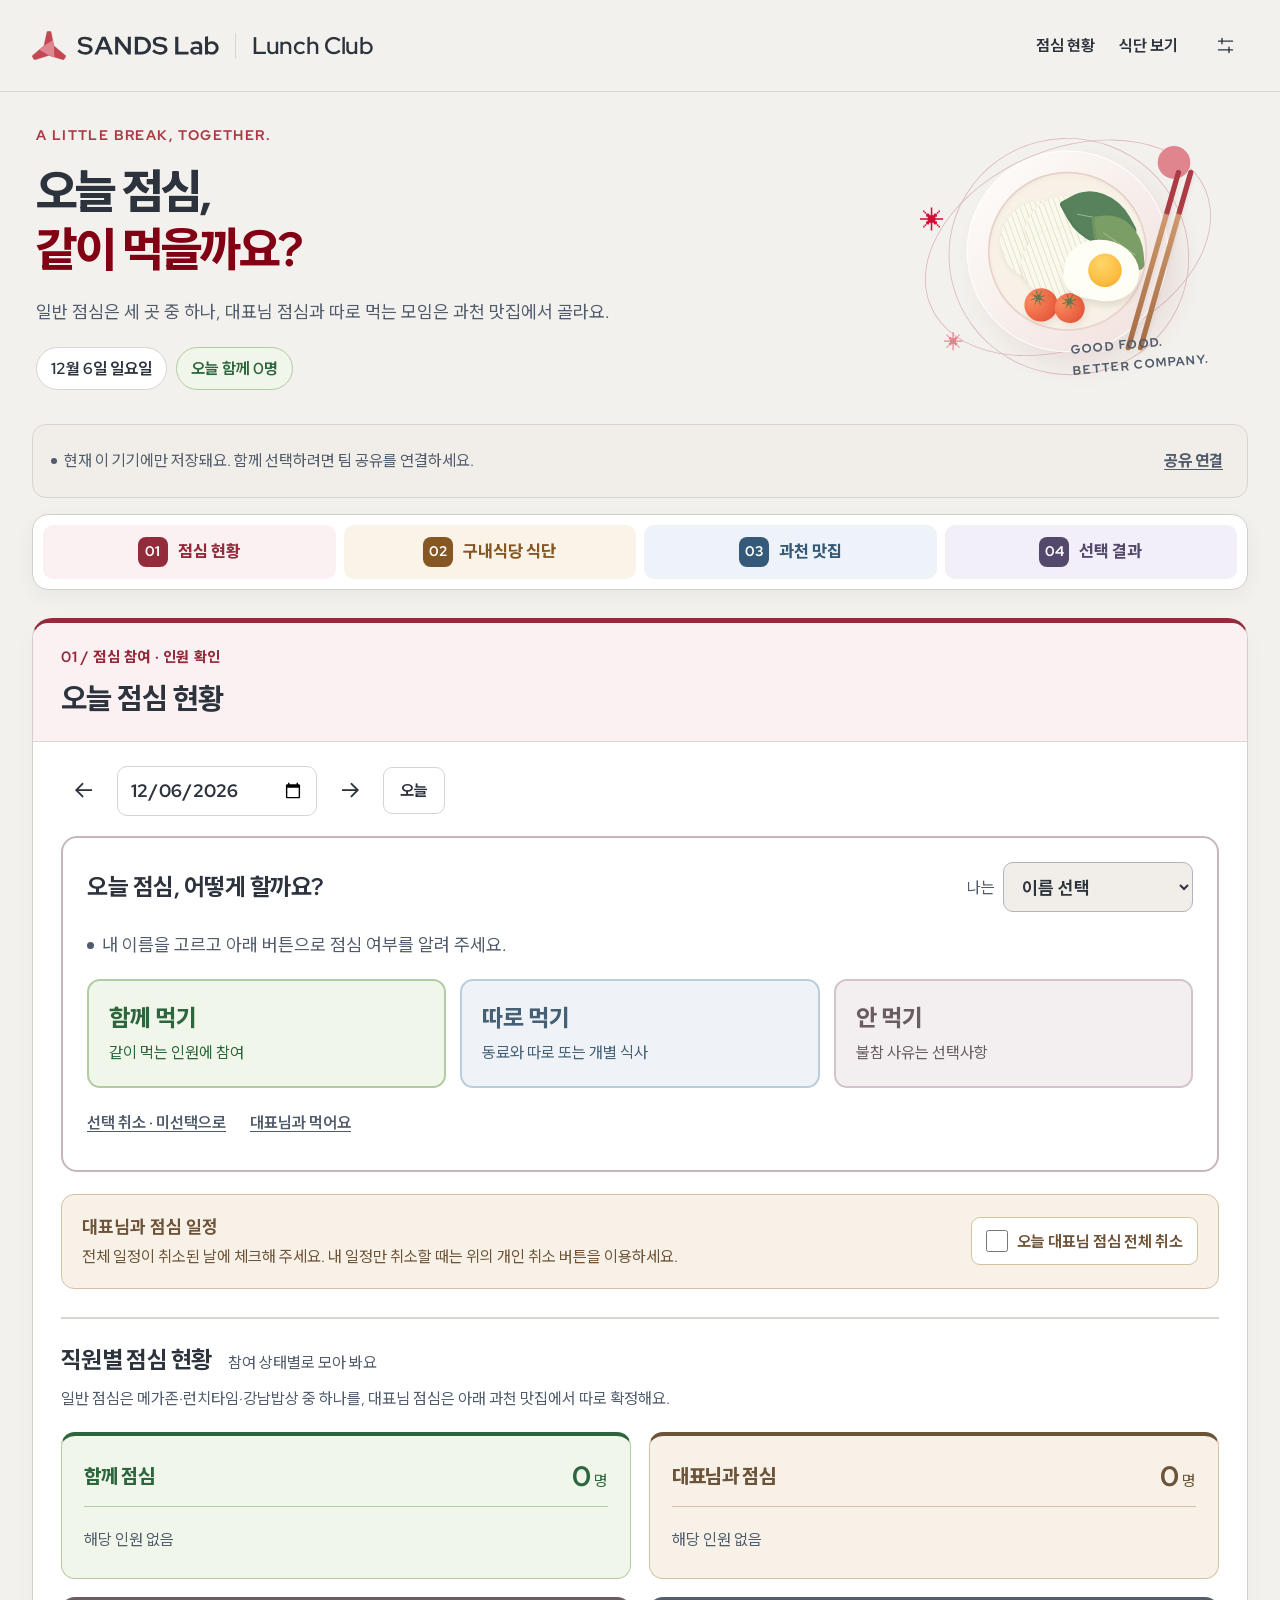
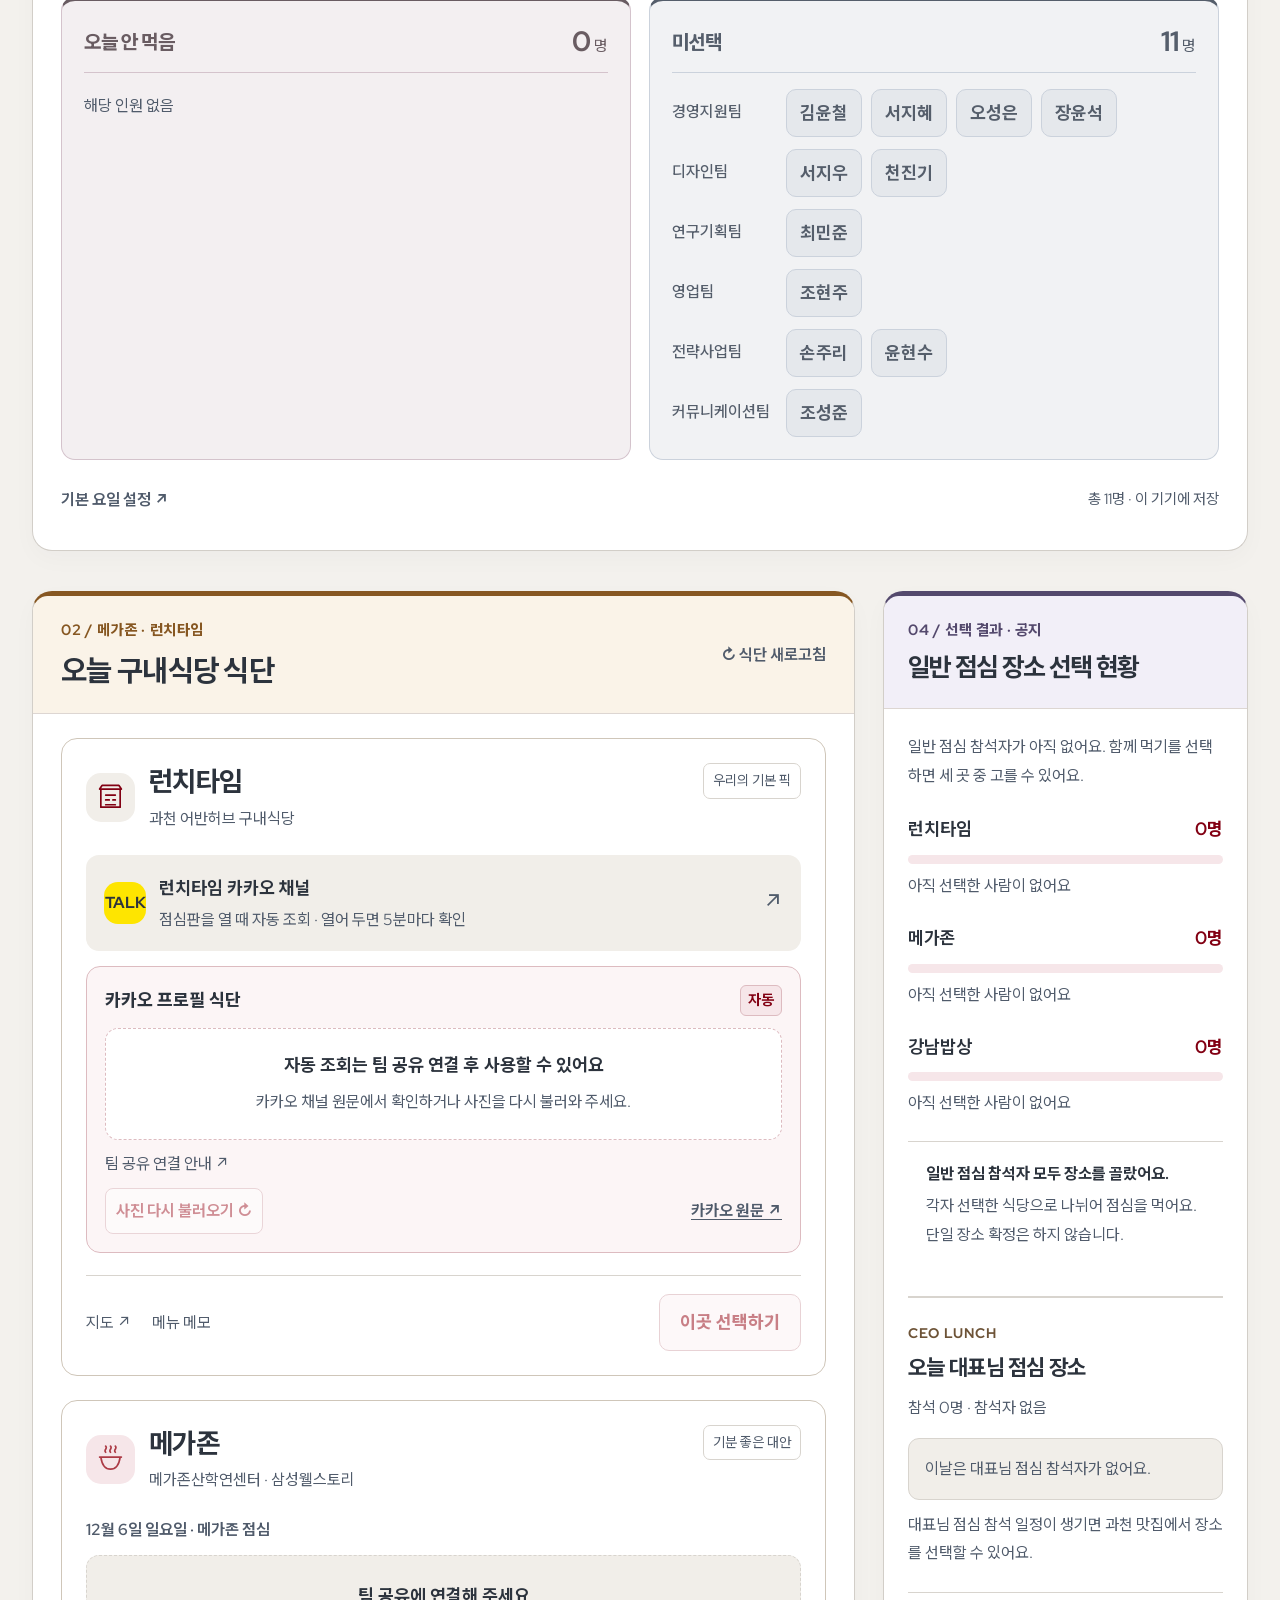
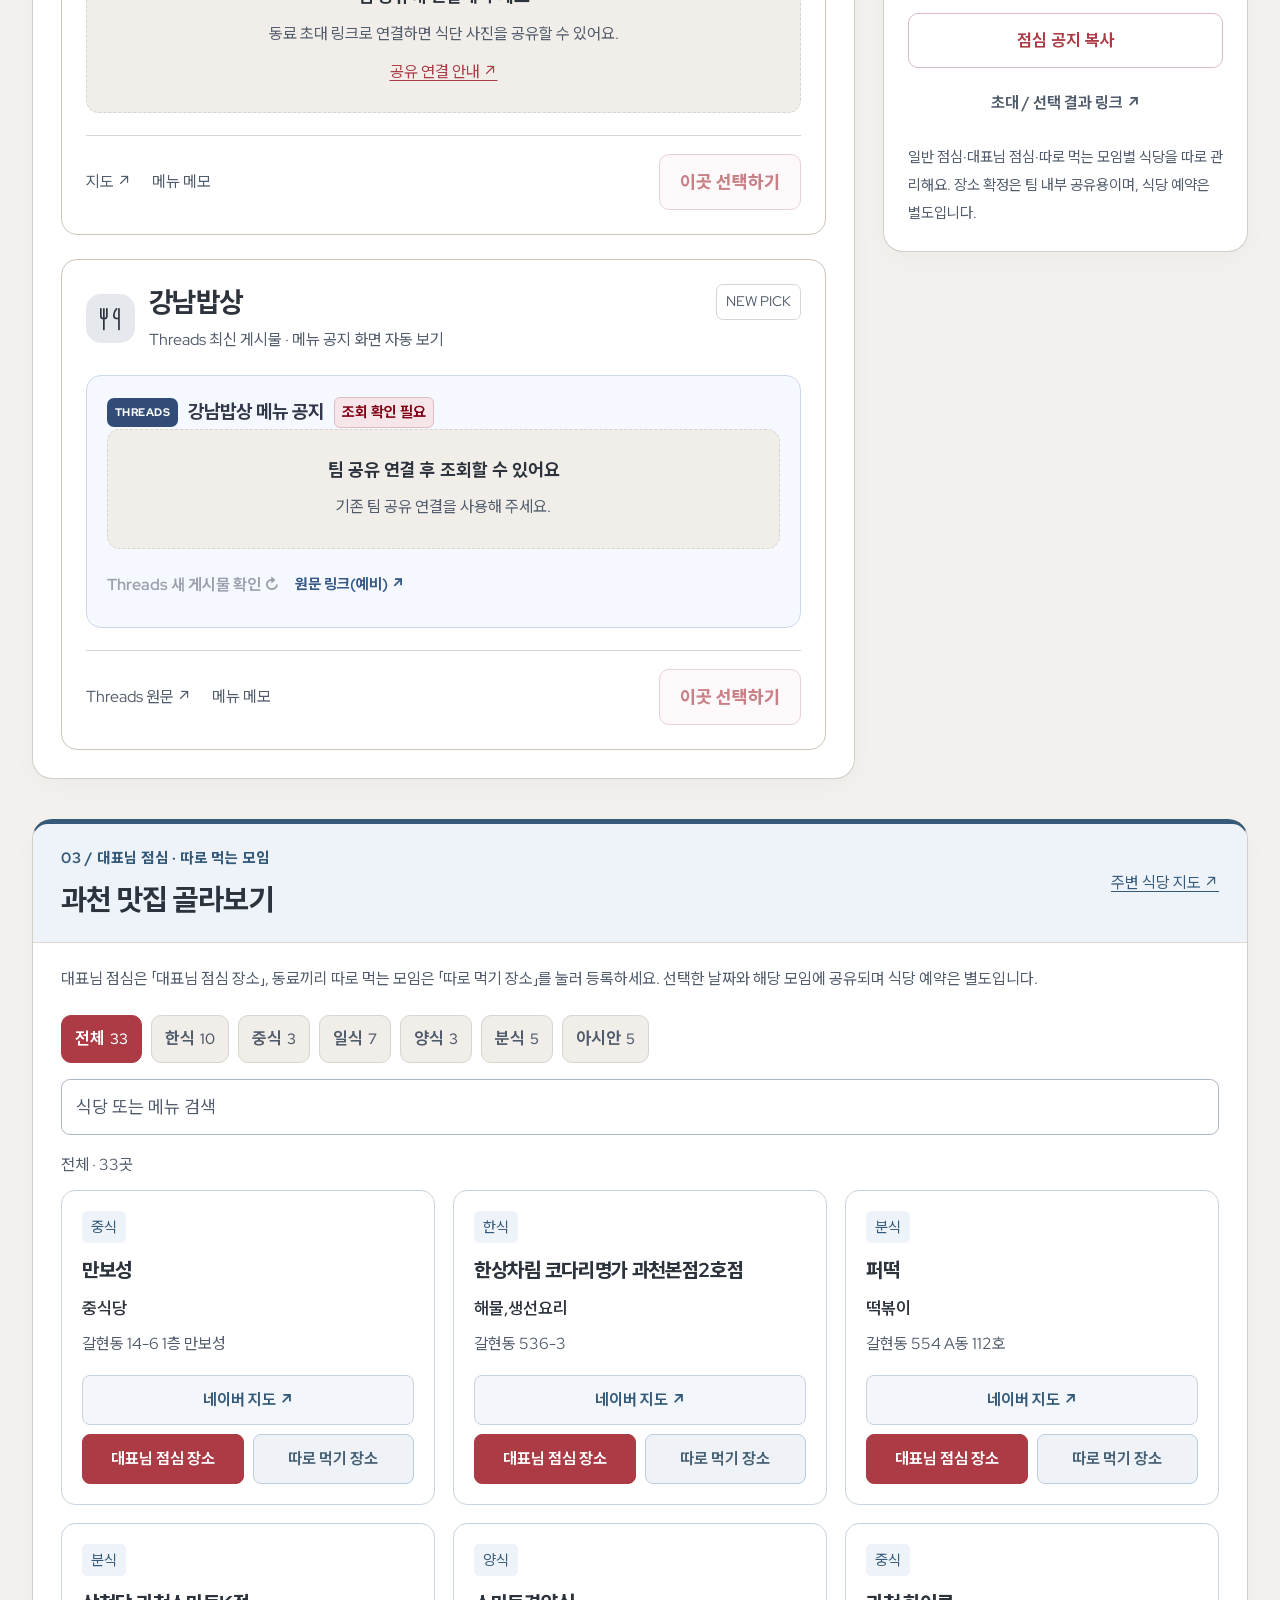
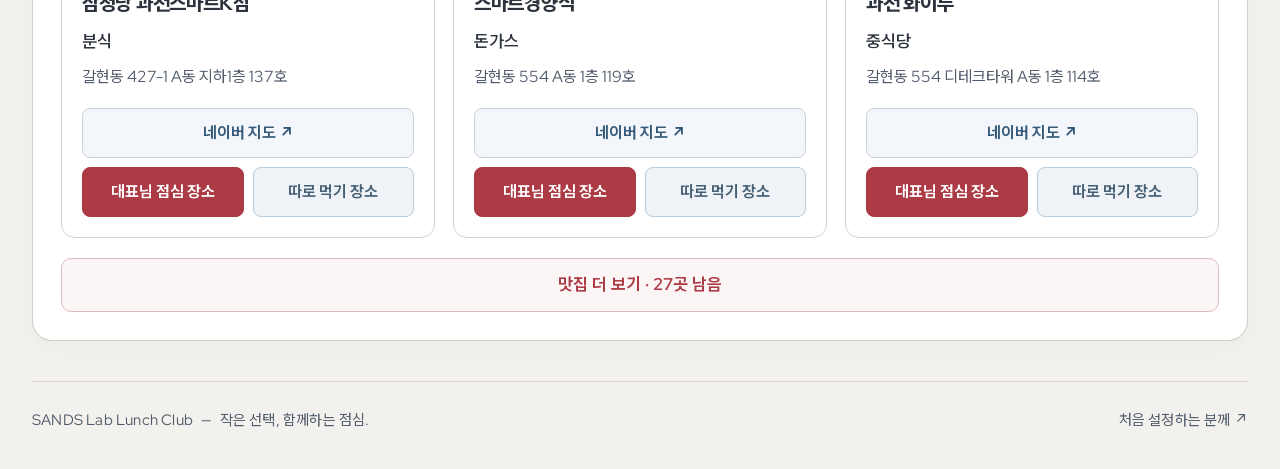
==== index.html @ 6c5599c1 "Make Lunchtime the first default pick and Megazone second; use daily screenshots only Remove Megazon" ====
<!doctype html>
<html lang="ko">
<head>
  <meta charset="utf-8">
  <meta name="viewport" content="width=device-width,initial-scale=1,viewport-fit=cover">
  <meta name="theme-color" content="#f3f1ed">
  <meta name="referrer" content="no-referrer">
  <meta name="robots" content="noindex,nofollow">
  <meta name="description" content="우리 멤버들의 오늘 점심. 참석 확인부터 식단 비교, 식당 선택까지 한곳에서.">
  <title>오늘 점심 · SANDS Lab Lunch Club</title>
  <link rel="icon" href="assets/favicon.svg?v=20261020-join-alerts" type="image/svg+xml">
  <link rel="preload" href="assets/fonts/red-hat-display-latin.woff2" as="font" type="font/woff2" crossorigin>
  <link rel="preload" href="assets/fonts/pretendard-variable.woff2" as="font" type="font/woff2" crossorigin>
  <link rel="stylesheet" href="styles.css?v=20261124-mega-photo">
  <script src="core.js?v=20261124-lunchtime-first" defer></script>
  <script src="lunchtime-source.js?v=20261020-join-alerts" defer></script>
  <script src="threads-menu-source.js?v=20261020-menu-only" defer></script>
  <script src="restaurant-guide.js?v=20261020-join-alerts" defer></script>
  <script src="app.js?v=20261124-mega-dayonly-mainpick" defer></script>
</head>
<body>
  <a class="skip-link" href="#main">본문 바로가기</a>
  <header class="site-header">
    <a class="brand" href="./" aria-label="SANDS Lab Lunch Club 홈"><img class="brand-symbol" src="assets/sands-symbol.svg?v=20261020-join-alerts" width="34" height="34" alt=""><img class="brand-wordmark" src="assets/sands-wordmark.svg?v=20261020-join-alerts" width="142" height="32" alt="SANDS Lab"><span class="brand-divider" aria-hidden="true"></span><span class="brand-product">Lunch Club</span></a>
    <nav aria-label="페이지 메뉴"><a href="#peopleSection">점심 현황</a><a href="#menuSection">식단 보기</a><button id="settingsBtn" class="icon-button" aria-label="공유 연결 및 기본 일정 설정"><svg viewBox="0 0 24 24" aria-hidden="true"><path d="M4 7h16M4 17h16M8 4v6m8 4v6"/></svg></button></nav>
  </header>
  <main id="main" class="page">
    <section class="hero" aria-labelledby="heroTitle">
      <div class="hero-copy"><p class="eyebrow">A LITTLE BREAK, TOGETHER.</p><h1 id="heroTitle">오늘 점심,<br><span>같이 먹을까요?</span></h1><p class="hero-description">일반 점심은 세 곳 중 하나, 대표님 점심과 따로 먹는 모임은 과천 맛집에서 골라요.</p><div class="hero-pills"><span id="heroDate" class="pill"></span><span id="heroCount" class="pill soft-green"></span></div></div>
      <div class="hero-art" aria-hidden="true"><div class="sun-dot"></div><div class="orbit orbit-one"></div><div class="orbit orbit-two"></div><div class="plate"><div class="plate-rim"><div class="rice rice-one"></div><div class="rice rice-two"></div><div class="rice rice-three"></div><div class="leaf leaf-one"></div><div class="leaf leaf-two"></div><div class="tomato tomato-one"></div><div class="tomato tomato-two"></div><div class="egg"><i></i></div></div></div><div class="chopstick stick-one"></div><div class="chopstick stick-two"></div><span class="art-label">GOOD FOOD.<br>BETTER COMPANY.</span><span class="spark spark-one">✳</span><span class="spark spark-two">✳</span></div>
    </section>
    <div id="connectionBanner" class="connection-banner" aria-live="polite"></div>
    <nav class="section-jumpnav" aria-label="섹션 바로가기">
      <a class="jump-people" href="#peopleSection"><span aria-hidden="true">01</span>점심 현황</a>
      <a class="jump-menu" href="#menuSection"><span aria-hidden="true">02</span>구내식당 식단</a>
      <a class="jump-guide" href="#guideSection"><span aria-hidden="true">03</span>과천 맛집</a>
      <a class="jump-result" href="#decisionSection"><span aria-hidden="true">04</span>선택 결과</a>
    </nav>
    <section id="peopleSection" class="people-section daily-section surface-section" aria-labelledby="peopleTitle">
      <div class="section-heading"><div><span class="section-kicker">01 / 점심 참여 · 인원 확인</span><h2 id="peopleTitle">오늘 점심 현황</h2></div></div>
      <div class="date-toolbar daily-date-toolbar" role="group" aria-label="날짜와 참여자 선택">
        <div class="date-controls"><button id="prevDate" class="icon-button" aria-label="이전 날">←</button><label class="date-label"><span class="sr-only">점심 날짜</span><input type="date" id="dateInput" min="2020-01-01" max="2099-12-31"></label><button id="nextDate" class="icon-button" aria-label="다음 날">→</button><button id="todayBtn" class="small-button">오늘</button></div>
      </div>
      <section id="myResponsePanel" class="response-panel" aria-labelledby="myResponseTitle">
        <header class="response-heading"><h3 id="myResponseTitle">오늘 점심, 어떻게 할까요?</h3><label class="identity"><span>나는</span><select id="identitySelect" aria-label="내 이름"><option value="">이름 선택</option></select></label></header>
        <div id="myResponseContent"></div>
        <div id="pairInvitations" class="pair-invitations"></div>
      </section>
      <div id="ceoControls" class="ceo-controls"><div><strong>대표님과 점심 일정</strong><p id="ceoControlHint">전체 일정이 취소된 날에 체크해 주세요.</p></div><label class="ceo-cancel-toggle"><input id="ceoCancelled" type="checkbox"><span id="ceoCancelLabel">오늘 대표님 점심 전체 취소</span></label></div>
      <div class="roster-heading"><h3>직원별 점심 현황</h3><span>참여 상태별로 모아 봐요</span></div>
      <p id="availabilityHint" class="section-description"></p>
      <div id="membersGrid" class="daily-groups"></div>
      <section id="pairBoard" class="pair-board" aria-label="따로 먹는 점심 모임" hidden></section>
      <div class="daily-tools"><button class="text-button" data-action="settings">기본 요일 설정 ↗</button><p id="dailySaveNote" class="tiny-note" role="status" aria-live="polite"></p></div>
    </section>
    <div class="main-columns">
      <section id="menuSection" class="menu-section surface-section" aria-labelledby="menuTitle">
        <div class="section-heading"><div><span class="section-kicker">02 / 메가존 · 런치타임</span><h2 id="menuTitle">오늘 구내식당 식단</h2></div><button id="refreshMenu" class="text-button">↻ 식단 새로고침</button></div>
        <div id="restaurantCards" class="restaurant-cards"></div>

      </section>
        <section id="guideSection" class="restaurant-guide surface-section" aria-labelledby="guideTitle">
          <div class="section-heading guide-heading"><div><span class="section-kicker">03 / 대표님 점심 · 따로 먹는 모임</span><h2 id="guideTitle">과천 맛집 골라보기</h2></div><a href="https://naver.me/xSBAzufn" target="_blank" rel="noopener noreferrer">주변 식당 지도 ↗</a></div>
          <p id="guideIntro" class="section-description"></p>
          <div class="guide-tools"><div id="guideFilters" class="guide-filters" role="group" aria-label="음식 종류"></div><label class="guide-search"><span class="sr-only">식당 또는 메뉴 검색</span><input id="guideSearch" type="search" placeholder="식당 또는 메뉴 검색" autocomplete="off"></label></div>
          <p id="guideResultCount" class="guide-result-count" role="status"></p>
          <div id="guideCards" class="guide-cards"></div>
          <p id="guideEmpty" class="guide-empty" hidden></p>
          <button id="guideMore" class="guide-more" data-action="guideMore" hidden>맛집 더 보기</button>
        </section>
      <aside id="decisionSection" class="decision-panel surface-section" aria-labelledby="decisionTitle">
        <div class="section-heading"><div><span class="section-kicker">04 / 선택 결과 · 공지</span><h2 id="decisionTitle">일반 점심 장소 선택 현황</h2></div></div><p id="voteSummary" class="section-description"></p>
        <div id="voteResults"></div>
        <div id="decisionContent"></div>
        <div id="ceoDecisionPanel"></div>
        <div class="share-actions"><button id="copySummary" class="secondary-button">점심 공지 복사</button><button id="shareLink" class="text-button">초대 / 선택 결과 링크 ↗</button></div>
        <p class="tiny-note">일반 점심·대표님 점심·따로 먹는 모임별 식당을 따로 관리해요. 장소 확정은 팀 내부 공유용이며, 식당 예약은 별도입니다.</p>
      </aside>
    </div>
    <footer><span><span class="brand-footer">SANDS Lab Lunch Club</span> <i>—</i> 작은 선택, 함께하는 점심.</span><a href="setup.html">처음 설정하는 분께 ↗</a></footer>
  </main>
  <div id="toast" role="status" class="toast" hidden></div>
  <dialog id="appDialog"><div class="dialog-heading"><h2 id="dialogTitle"></h2><button id="closeDialog" class="icon-button" aria-label="닫기">×</button></div><div id="dialogContent"></div></dialog>
  <noscript><p class="no-script">이 점심판은 JavaScript를 켜야 사용할 수 있습니다. 메가존 식단은 웰스토리플러스 앱에서도 확인할 수 있어요.</p></noscript>
</body>
</html>
---- styles.css ----
@charset "UTF-8";
@font-face{font-family:"Red Hat Display";src:url("assets/fonts/red-hat-display-latin.woff2") format("woff2");font-style:normal;font-weight:300 900;font-display:swap;unicode-range:U+0000-00FF,U+0131,U+0152-0153,U+02BB-02BC,U+02C6,U+02DA,U+02DC,U+0304,U+0308,U+0329,U+2000-206F,U+2074,U+20AC,U+2122,U+2191,U+2193,U+2212,U+2215,U+FEFF,U+FFFD}
@font-face{font-family:Pretendard;src:url("assets/fonts/pretendard-variable.woff2") format("woff2");font-style:normal;font-weight:100 900;font-display:swap}

/* SANDS Lab CI. Green is reserved for explicit shared-lunch attendance. */
:root{
  --bg:#f3f1ed;--paper:#fff;--white:#fff;--ink:#2c333d;--muted:#505b6b;
  --line:#e1ddd8;--surface:#f1eee9;--surface-hover:#e8e3dd;
  --brand:#ac3b46;--brand-deep:#820013;--brand-accent:#d00f37;--brand-soft:#e0858e;
  --brand-wash:#f6e6e9;--brand-pale:#fcf5f6;--brand-line:#ddbbc0;--brand-hover:#efccd2;
  --attend-ink:#2d653d;--attend-bg:#f1f6eb;--attend-line:#c6d9ba;--attend-chip:#e3edda;--attend-hover:#d6e6c9;
  --ceo-ink:#6d5337;--ceo-bg:#f7f1e7;--ceo-line:#ded1bd;--ceo-chip:#eee5d6;--ceo-hover:#e5d8c4;
  --out-ink:#695c62;--out-bg:#f3eff1;--out-line:#dfd5da;--out-chip:#eae1e6;--out-hover:#e0d4db;
  --pending-ink:#555e6b;--pending-bg:#f1f2f4;--pending-line:#d8dce2;--pending-chip:#e5e8ec;--pending-hover:#d9dee5;
  --separate-ink:#455f75;--separate-bg:#eff3f7;--separate-line:#cfdbe6;--separate-chip:#e2eaf1;--separate-hover:#d7e2ec;
  --shadow:0 10px 28px #2c333d06;--radius:22px;
  font-family:"Red Hat Display",Pretendard,"Noto Sans KR",-apple-system,BlinkMacSystemFont,"Segoe UI",sans-serif;
  color:var(--ink);background:var(--bg);font-synthesis:none
}

*{box-sizing:border-box}
html{scroll-behavior:smooth;scroll-padding-top:24px}
body{margin:0;font-size:1.125rem;line-height:1.6}
button,input,select,textarea{font:inherit;color:inherit}
button,a,input,select,textarea{-webkit-tap-highlight-color:transparent}
button{cursor:pointer}
button:disabled{cursor:wait;opacity:.55}
a{color:inherit;text-decoration:none}
button{border:0;background:none}
button:focus-visible,a:focus-visible,input:focus-visible,select:focus-visible,textarea:focus-visible{outline:3px solid var(--brand-accent);outline-offset:4px}
input,select,textarea{max-width:100%}
svg{width:21px;height:21px;fill:none;stroke:currentColor;stroke-width:1.6;stroke-linecap:round;stroke-linejoin:round}
h1,h2,h3,p{margin:0}
h2{font-size:1.75rem;line-height:1.4;letter-spacing:-.8px}
h3{font-size:1.75rem;letter-spacing:-.7px}
small{font-size:1rem}
button{touch-action:manipulation}
.sr-only{position:absolute;width:1px;height:1px;overflow:hidden;clip-path:inset(50%);white-space:nowrap}
.skip-link{position:fixed;top:-100px;left:12px;z-index:99;padding:10px;background:var(--paper)}
.skip-link:focus{top:12px}

.site-header{max-width:1256px;height:auto;padding:20px 28px;margin:auto;display:flex;align-items:center;justify-content:space-between;border-bottom:1px solid var(--line);min-height:86px;gap:18px}
.brand{display:flex;gap:11px;align-items:center;font-size:1.125rem;font-weight:750;letter-spacing:0;min-width:0;max-width:100%;flex-shrink:0;color:var(--ink)}
nav{display:flex;align-items:center;gap:29px;font-size:1.125rem;font-weight:650}
.icon-button{display:inline-flex;align-items:center;justify-content:center;width:38px;height:38px;flex-shrink:0;border-radius:50%;font-size:1.75rem;transition:background .15s}
.icon-button:hover{background:var(--brand-wash);color:var(--brand-deep)}
.page{max-width:1256px;padding:0 28px;margin:auto}
.hero{display:grid;grid-template-columns:1fr 430px;align-items:center;min-height:337px;padding:43px 18px 38px 4px;overflow:hidden}
.eyebrow,.section-kicker{font-size:0.875rem;letter-spacing:1.9px;font-weight:750;color:var(--muted);display:block}
.eyebrow{color:var(--brand);margin-bottom:16px}
.hero h1{font-size:3rem;line-height:1.22;letter-spacing:-2px;font-weight:780}
.hero h1 span{color:var(--brand-deep)}
.hero-description{font-size:1.125rem;margin-top:17px;color:var(--muted)}
.hero-pills{display:flex;gap:9px;margin-top:20px;flex-wrap:wrap}
.pill,.subtle-badge{padding:5px 11px;border:1px solid var(--line);border-radius:50px;font-size:1rem;font-weight:650;background:var(--paper)}
.pill.soft-green{background:var(--attend-bg);border-color:var(--attend-line);color:var(--attend-ink)}

.hero-art{position:relative;height:270px;isolation:isolate}
.plate{position:absolute;width:229px;height:229px;left:87px;top:14px;border-radius:50%;background:linear-gradient(150deg,#fffefb,#f0e0dd);box-shadow:9px 20px 30px #82001314,inset 0 0 0 1px #fff;transform:rotate(-17deg)}
.plate-rim{position:absolute;inset:24px;border-radius:50%;box-shadow:inset 0 0 0 2px #ac3b4626,inset 0 3px 7px #c4bba322;background:#f7f1e7}
.rice{position:absolute;border-radius:50%;background:repeating-linear-gradient(75deg,#faf9ed 0px,#faf9ed 4px,#e7dfc8 5px,#faf9ed 6px);box-shadow:0 2px 6px #9e8b5a22;transform:rotate(12deg)}
.rice-one{width:97px;height:92px;left:19px;top:25px}
.rice-two{width:90px;height:78px;left:50px;top:28px}
.rice-three{width:94px;height:80px;left:34px;top:62px}
.leaf{position:absolute;background:#57825b;border-radius:6% 72% 11% 72%;box-shadow:inset 3px 0 #3d68482e}
.leaf:after{content:"";position:absolute;top:50%;left:10%;width:82%;height:1px;background:#abc491;transform:rotate(40deg)}
.leaf-one{width:63px;height:74px;right:14px;top:28px;transform:rotate(-12deg)}
.leaf-two{width:55px;height:65px;right:5px;top:66px;transform:rotate(12deg);background:#7b9d66}
.tomato{position:absolute;width:38px;height:38px;border-radius:50%;background:radial-gradient(circle at 30% 25%,#fc8c5e,#de4a31);box-shadow:1px 4px 7px #9c3f2519}
.tomato:after{content:"✳";font-size:1.125rem;position:absolute;left:10px;top:-4px;color:#63784c}
.tomato-one{left:25px;bottom:22px}
.tomato-two{left:57px;bottom:11px;width:34px;height:34px}
.egg{position:absolute;width:85px;height:69px;left:79px;top:88px;border-radius:50% 50% 46% 34%;background:#fffef5;box-shadow:2px 5px 7px #5b563222;transform:rotate(27deg)}
.egg i{display:block;position:absolute;width:38px;height:38px;border-radius:50%;left:27px;top:15px;background:radial-gradient(circle at 35% 30%,#ffd569,#f9af29);box-shadow:inset -1px -2px 3px #de8c2520}
.chopstick{position:absolute;top:32px;width:6px;height:213px;background:linear-gradient(180deg,var(--brand) 0%,var(--brand) 24%,#ce986c 25%,#a26b43 100%);border-radius:3px;transform:rotate(16deg);box-shadow:2px 2px 4px #583b2310}
.stick-one{right:68px}
.stick-two{right:54px}
.orbit{position:absolute;width:340px;height:225px;border:1px solid var(--line);border-radius:50%;top:12px;left:32px;transform:rotate(-23deg);z-index:-1;border-color:var(--brand-line)}
.orbit-two{width:274px;height:269px;left:66px;top:0;transform:rotate(20deg)}
.art-label{position:absolute;bottom:0;right:8px;transform:rotate(-5deg);font-size:0.875rem;font-weight:750;letter-spacing:1.7px;color:var(--muted)}
.sun-dot{position:absolute;width:37px;height:37px;border-radius:50%;background:var(--brand-soft);top:9px;right:29px}
.spark{position:absolute;color:var(--brand-accent);font-size:1.75rem}
.spark-one{left:34px;top:70px}
.spark-two{left:61px;bottom:20px;color:var(--brand-soft);font-size:1.375rem}

.connection-banner{display:flex;align-items:center;justify-content:space-between;gap:16px;border:1px solid var(--line);border-radius:12px;background:var(--surface);padding:10px 15px;font-size:1rem;color:var(--muted);margin-bottom:21px;border-color:var(--line)}
.connection-banner.live{background:var(--paper);color:var(--ink);border-color:var(--brand-line)}
.connection-banner.error{background:var(--brand-wash);color:var(--brand-deep);border-color:var(--brand-line)}
.connection-banner button{font-weight:750;text-decoration:underline;text-underline-offset:3px;white-space:nowrap}
.connection-banner span{display:flex;align-items:center;gap:7px;flex-wrap:wrap}
.status-dot{width:6px;height:6px;background:currentColor;border-radius:50%;display:inline-block}
.date-toolbar{display:flex;align-items:center;justify-content:space-between;padding-bottom:26px;gap:15px}
.date-controls{display:flex;align-items:center;gap:9px}
.date-label input{background:none;border:0;font-weight:750;font-size:1.375rem;width:161px;padding:5px 0}
.small-button{font-size:1rem;border:1px solid var(--line);padding:5px 11px;border-radius:9px;background:var(--paper);font-weight:650}
.identity{display:flex;align-items:center;gap:10px;font-size:1.125rem;color:var(--muted)}
.identity select{background:var(--paper);border:1px solid var(--line);border-radius:10px;padding:9px 28px 9px 12px;color:var(--ink);font-weight:650;font-size:1.125rem}
.section-heading{display:flex;align-items:flex-end;justify-content:space-between;gap:16px;margin-bottom:13px}
.section-kicker{margin-bottom:6px}
.section-description{font-size:1rem;color:var(--muted);line-height:1.7}
.switch-label{display:flex;gap:9px;align-items:center;font-size:1rem;font-weight:600;cursor:pointer;position:relative;margin-bottom:5px}
.switch-label input{position:absolute;width:1px;height:1px;opacity:0}
.switch-track{height:23px;width:39px;border-radius:20px;background:var(--surface);transition:background .2s;display:inline-block;position:relative}
.switch-track:after{content:"";position:absolute;width:17px;height:17px;border-radius:50%;background:var(--paper);left:3px;top:3px;box-shadow:0 1px 3px #2c333d11;transition:transform .2s}
.switch-label input:checked+.switch-track{background:var(--brand)}
.switch-label input:checked+.switch-track:after{transform:translateX(16px)}
.switch-label input:focus-visible+.switch-track{outline:3px solid var(--brand-accent);outline-offset:4px}
.avatar{width:41px;height:41px;border-radius:50%;display:inline-flex;align-items:center;justify-content:center;font-weight:750;font-size:1.125rem;flex-shrink:0}
.avatar.coral{color:var(--brand-deep);background:var(--brand-wash)}
.avatar.purple{color:var(--brand-deep);background:var(--brand-wash)}
.avatar.blue{color:var(--ink);background:var(--pending-chip)}
.avatar.green{color:var(--brand-deep);background:var(--brand-wash)}
.main-columns{display:grid;grid-template-columns:minmax(0,1fr) 305px;gap:27px;align-items:start}
.text-button{font-size:1rem;font-weight:650;color:var(--muted);padding:4px 0}
.text-button:hover{color:var(--brand-accent)}
.restaurant-cards{display:grid;gap:16px}
.restaurant-card{position:relative;overflow:hidden;border:1px solid var(--line);border-radius:var(--radius);background:var(--paper);box-shadow:var(--shadow);padding:23px}
.restaurant-card.selected{border-color:var(--brand);background:var(--brand-pale)}
.restaurant-head{display:flex;align-items:center;justify-content:space-between;gap:15px;margin-bottom:17px}
.restaurant-title{display:flex;gap:13px;align-items:center}
.restaurant-icon{width:49px;height:49px;border-radius:15px;display:flex;align-items:center;justify-content:center;background:var(--brand-wash);color:var(--brand);flex-shrink:0}
.restaurant-icon svg{width:29px;height:29px;stroke-width:1.4}
.restaurant-icon.lunchtime{color:var(--brand-deep);background:var(--surface)}
.restaurant-icon.other{color:var(--ink);background:var(--pending-chip)}
.restaurant-subtitle{color:var(--muted);font-size:1rem;margin-top:1px}
.restaurant-tag{font-size:0.875rem;white-space:nowrap;border:1px solid var(--line);border-radius:7px;padding:3px 7px;color:var(--muted);align-self:flex-start}
.menu-list{list-style:none;margin:0 0 14px;padding:0;border-top:1px solid var(--line)}
.menu-list li{padding:10px 0;border-bottom:1px solid var(--line);display:flex;gap:13px;align-items:baseline;font-size:1.125rem;font-weight:600;line-height:1.5}
.menu-list .course{color:var(--muted);min-width:39px;font-weight:500;font-size:0.875rem;flex-shrink:0}
.menu-meta{display:flex;align-items:center;justify-content:space-between;gap:8px;font-size:0.875rem;color:var(--muted);margin-top:8px;margin-bottom:14px}
.menu-meta a{text-decoration:underline;text-underline-offset:3px}
.menu-note{background:var(--surface);padding:13px 15px;border-radius:11px;font-size:1rem;white-space:pre-line;margin-bottom:15px}
.menu-note strong{font-size:0.875rem;display:block;color:var(--muted);margin-bottom:4px;letter-spacing:.2px}
.empty-menu{padding:17px;background:var(--surface);border-radius:12px;margin-bottom:16px}
.empty-menu p{font-size:1rem;color:var(--muted)}
.empty-menu strong{display:block;font-size:1.125rem;margin-bottom:5px}
.channel-preview{display:flex;align-items:center;gap:13px;padding:20px 16px;background:var(--surface);border-radius:13px;margin-bottom:14px}
.channel-mark{background:#fee500;color:#2c333d;width:42px;height:42px;border-radius:14px;font-weight:750;font-size:1rem;display:flex;align-items:center;justify-content:center;flex-shrink:0}
.channel-preview strong{font-size:1.125rem}
.channel-preview p{color:var(--muted);font-size:1rem;margin-top:3px}
.channel-preview .arrow{margin-left:auto;font-size:1.375rem;color:var(--muted)}
.restaurant-bottom{display:flex;align-items:center;justify-content:space-between;gap:10px;margin-top:16px}
.restaurant-tools{display:flex;align-items:center;flex-wrap:wrap;gap:13px;font-size:1rem;color:var(--muted)}
.restaurant-tools button{font-size:1rem;padding:0;color:var(--muted)}
.restaurant-tools a:hover,.restaurant-tools button:hover{color:var(--brand-accent)}
.vote-button{min-width:123px;padding:11px 16px;font-size:1.125rem;font-weight:750;border-radius:10px;background:var(--brand-pale);border:1px solid var(--line);color:var(--brand);white-space:nowrap;border-color:var(--brand-line)}
.vote-button:hover{background:var(--brand-wash);border-color:var(--brand)}
.vote-button.chosen{background:var(--brand);color:var(--white);border-color:var(--brand)}
.vote-button[aria-disabled=true]{opacity:.65;cursor:pointer}
.menu-frame{display:block;width:100%;height:420px;border:1px solid var(--line);border-radius:10px;margin:12px 0;background:var(--paper)}
.frame-note{font-size:1rem;color:var(--muted);margin:8px 0}
.add-place{width:100%;border:1px dashed var(--line);border-radius:16px;padding:19px 12px;margin-top:16px;background:var(--brand-pale);color:var(--brand);font-size:1.125rem;font-weight:650;text-align:center;border-color:var(--brand-line)}
.add-place>span{font-size:1.625rem;vertical-align:-2px;margin-right:7px}
.add-place small{font-weight:400;margin-left:12px;color:var(--muted);font-size:1rem}
.add-place:hover{background:var(--brand-wash)}
.decision-panel{margin-top:0;padding:26px 23px;border:1px solid var(--line);border-radius:var(--radius);background:var(--paper);position:sticky;top:22px;box-shadow:var(--shadow);border-color:var(--line)}
.decision-panel h2{font-size:1.75rem;margin-bottom:6px}
.decision-panel .section-kicker{color:var(--muted)}
.decision-panel .section-description{font-size:1rem}
.result-row{margin-top:20px}
.result-heading{display:flex;align-items:center;justify-content:space-between;gap:9px;margin-bottom:6px;font-size:1rem;font-weight:650}
.result-heading span:first-child{overflow:hidden;text-overflow:ellipsis;white-space:nowrap}
.result-heading b{font-size:1rem;color:var(--brand-deep);white-space:nowrap}
.result-track{height:5px;border-radius:10px;background:var(--brand-wash);overflow:hidden}
.result-bar{height:100%;background:var(--brand-soft);min-width:0;border-radius:10px;transition:width .25s}
.result-bar.leading{background:var(--brand)}
.voter-names{min-height:19px;margin-top:5px;font-size:0.875rem;color:var(--muted);word-break:keep-all}
.decision-form{margin-top:23px;border-top:1px solid var(--line);padding-top:20px}
.field-label{display:block;font-size:1rem;color:var(--muted);font-weight:650;margin-bottom:7px}
.decision-form select,.decision-form input{width:100%;border:1px solid var(--line);background:var(--surface);border-radius:9px;padding:10px;font-size:1rem}
.decision-form select{margin-bottom:12px}
.decision-form .time-row{display:flex;align-items:center;justify-content:space-between;gap:12px;font-size:1rem;margin:0 0 16px}
.decision-form .time-row input{width:111px;padding:7px}
.primary-button{background:var(--brand);color:var(--white);padding:12px 17px;border-radius:11px;font-size:1.125rem;font-weight:700;width:100%;display:inline-flex;align-items:center;justify-content:center;gap:6px;text-align:center}
.primary-button:hover{background:var(--brand-deep)}
.secondary-button{border:1px solid var(--line);background:var(--paper);border-radius:10px;padding:10px 13px;font-size:1rem;font-weight:650;display:inline-flex;align-items:center;justify-content:center;gap:7px;border-color:var(--brand-line);color:var(--brand)}
.secondary-button:hover{background:var(--brand-wash)}
.share-actions{display:grid;gap:10px;margin-top:14px}
.tiny-note{font-size:0.875rem;color:var(--muted);line-height:1.9;margin-top:14px}
.decision-panel .tiny-note{text-align:center}
.random-button{font-size:1rem;color:var(--muted);width:100%;padding:9px 0 0}
.confirmed{margin-top:24px;border-top:1px solid var(--line);padding-top:23px}
.confirmed-label{display:inline-flex;align-items:center;gap:7px;color:var(--brand);font-size:1rem;font-weight:750;letter-spacing:.5px}
.confirmed h3{font-size:1.8125rem;margin-top:10px;line-height:1.35;word-break:keep-all}
.confirmed .meeting{font-size:1.375rem;color:var(--ink);margin-top:7px}
.confirmed .people{font-size:1rem;color:var(--muted);margin-top:10px}
.confirmed button{margin-top:15px}
footer{display:flex;justify-content:space-between;gap:18px;border-top:1px solid var(--line);padding:24px 0 32px;font-size:0.875rem;color:var(--muted);letter-spacing:.2px}
footer i{font-style:normal;padding:0 5px}
footer a{white-space:nowrap}
dialog{border:1px solid var(--line);border-radius:22px;padding:25px;max-width:540px;width:calc(100% - 28px);max-height:90vh;box-shadow:0 22px 85px #2c333d33;background:var(--paper);color:var(--ink)}
dialog::backdrop{background:#2c333d66;backdrop-filter:blur(3px)}
dialog.wide{max-width:830px}
.dialog-heading{display:flex;justify-content:space-between;gap:10px;align-items:center;margin-bottom:16px}
.dialog-heading h2{font-size:1.625rem}
.dialog-copy{font-size:1rem;color:var(--muted);margin-bottom:17px;line-height:1.9}
.dialog-form{display:grid;gap:15px}
.dialog-form label{font-size:1rem;font-weight:650;display:block}
.dialog-form input:not([type=checkbox]),.dialog-form textarea,.dialog-form select{width:100%;margin-top:6px;border:1px solid var(--line);border-radius:9px;padding:10px 12px;background:var(--paper);font-size:1.125rem}
.dialog-form textarea{min-height:110px;resize:vertical}
.dialog-form input[type=checkbox]{margin:0;accent-color:var(--brand);width:16px;height:16px}
.dialog-form .checkbox-grid{display:grid;grid-template-columns:repeat(5,1fr);gap:8px;margin:8px 0 16px}
.checkbox-grid label{display:flex;align-items:center;justify-content:center;gap:5px;border:1px solid var(--line);padding:6px;border-radius:7px;font-size:1rem}
.settings-block{padding:18px 0;border-top:1px solid var(--line)}
.settings-block h3{font-size:1.25rem;margin-bottom:10px}
.settings-block:first-child{border:0;padding-top:0}
.hint-box{background:var(--surface);padding:12px;border-radius:9px;font-size:1rem;color:var(--muted);margin:12px 0}
.error-text{font-size:1rem;color:var(--brand-deep)}
.availability-options{display:grid;gap:9px}
.availability-options button{border:1px solid var(--line);border-radius:12px;padding:14px 16px;font-size:1.125rem;text-align:left;background:var(--surface);font-weight:650}
.availability-options button small{display:block;font-weight:400;margin-top:3px;color:var(--muted)}
.availability-options .active{border-color:var(--brand);background:var(--brand-pale)}
.toast{position:fixed;bottom:28px;left:50%;transform:translateX(-50%);z-index:100;background:var(--ink);color:var(--white);padding:13px 21px;border-radius:12px;box-shadow:0 5px 20px #2c333d33;font-size:1.125rem;max-width:calc(100% - 32px);text-align:center;min-width:200px}
.toast[hidden]{display:none}
.no-script{position:fixed;bottom:0;background:var(--surface);padding:15px;width:100%;text-align:center}
.button-row{display:flex;gap:9px;flex-wrap:wrap}
.button-row>*{flex:1}
.snapshot-label{color:var(--muted)}
.selected-day-note{font-size:1rem;color:var(--brand-deep);margin-bottom:12px}
.inline-warning{font-size:1rem;color:var(--brand-deep);margin:10px 0}
.member-instruction{font-size:1rem;background:var(--brand-wash);padding:10px 12px;border-radius:9px;margin-bottom:12px}
.choice-grid{display:grid;grid-template-columns:1fr 1fr;gap:10px}
.choice-grid button{padding:15px;border:1px solid var(--line);border-radius:12px;font-weight:650;background:var(--surface)}
.channel-info{font-size:1rem;line-height:1.9;color:var(--muted);margin-bottom:15px}

@media(min-width:1300px){.page,.site-header{max-width:1240px}
.main-columns{grid-template-columns:minmax(0,1fr) 320px;gap:30px}
.hero{padding-top:49px;padding-bottom:44px}
}

@media(max-width:950px){.hero{grid-template-columns:1fr 340px}
.hero-art{transform:scale(.86);transform-origin:right center;margin-left:-40px}
.main-columns{grid-template-columns:minmax(0,1fr) 280px;gap:20px}
.avatar{width:34px;height:34px;font-size:1rem}
.hero h1{font-size:2.75rem}
.restaurant-card{padding:20px}
.decision-panel{padding:23px 19px}
}

@media(max-width:760px){.page,.site-header{padding-left:20px;padding-right:20px}
.site-header{height:73px}
nav{gap:17px;font-size:1rem}
.hero{grid-template-columns:1fr 250px;min-height:285px;padding:30px 0}
.hero-art{transform:scale(.7);transform-origin:right center;margin-left:-130px}
.hero h1{font-size:2.25rem;letter-spacing:-1.4px}
.eyebrow{font-size:0.5rem;letter-spacing:1.4px}
.hero-description{font-size:1rem}
.hero-pills{margin-top:16px}
.pill{font-size:0.875rem}
.main-columns{grid-template-columns:minmax(0,1fr) 250px;gap:17px}
.avatar{width:36px;height:36px}
.section-heading{align-items:center}
.section-heading h2{font-size:1.625rem}
.restaurant-head{gap:10px}
.restaurant-title{gap:10px}
.restaurant-title h3{font-size:1.625rem}
.restaurant-icon{width:40px;height:40px;border-radius:12px}
.restaurant-subtitle{font-size:0.875rem}
.restaurant-tag{display:none}
.restaurant-bottom{flex-direction:column;align-items:stretch;gap:17px}
.restaurant-tools{justify-content:flex-start}
.vote-button{width:100%}
.decision-panel h2{font-size:1.5rem}
.add-place small{display:block;margin:4px 0 0}
.section-kicker{font-size:0.5rem}
.section-heading>.text-button{font-size:0.875rem}
.decision-panel{padding:22px 17px}
.connection-banner{font-size:1rem}
}

@media(max-width:620px){.page,.site-header{padding-left:18px;padding-right:18px}
.brand{font-size:1.125rem;gap:9px}
nav{gap:15px}
nav>a{font-size:1rem}
.hero{grid-template-columns:1fr;position:relative;min-height:302px;padding:31px 0 24px}
.hero-copy{z-index:1}
.hero h1{font-size:2.375rem}
.hero-description{max-width:230px;line-height:1.8}
.hero-art{position:absolute;right:-25px;top:29px;width:430px;transform:scale(.50);transform-origin:right center;opacity:.95;pointer-events:none}
.hero .art-label{display:none}
.hero-pills{margin-top:25px}
.date-toolbar{flex-wrap:wrap;padding-bottom:23px;gap:12px}
.date-controls{gap:4px}
.date-label input{width:145px;font-size:1.125rem}
.date-controls .icon-button{width:29px}
.identity select{font-size:1rem;padding:7px 22px 7px 10px}
.identity{font-size:1rem;gap:7px}
.date-toolbar .identity{margin-left:auto}
.main-columns{grid-template-columns:1fr;gap:25px}
.decision-panel{position:static;padding:23px}
.restaurant-card{padding:22px}
.restaurant-bottom{flex-direction:row;align-items:center;gap:10px}
.vote-button{width:auto;min-width:123px}
.section-heading h2{font-size:1.625rem}
.switch-label{font-size:0.875rem;gap:6px;margin:4px 0 0}
.switch-track{width:33px;height:21px}
.switch-track:after{width:15px;height:15px}
.switch-label input:checked+.switch-track:after{transform:translateX(12px)}
.people-section>.section-heading{align-items:flex-end}
.people-section .section-description{font-size:1rem}
.connection-banner{padding:11px 12px;align-items:flex-start;gap:10px;line-height:1.7}
.connection-banner>span{gap:5px}
.connection-banner button{font-size:0.875rem}
.decision-form .time-row{justify-content:flex-start}
.decision-form .time-row input{margin-left:auto}
.subtle-badge{font-size:0.875rem;padding:4px 7px}
footer{font-size:0.875rem;flex-wrap:wrap;gap:9px;padding-bottom:27px}
.section-description{font-size:1rem}
.tiny-note{font-size:0.875rem}
dialog{padding:21px}
.restaurant-title h3{font-size:1.75rem}
.restaurant-subtitle{font-size:0.875rem}
.menu-list li{font-size:1.125rem}
.menu-frame{height:460px}
.channel-preview{padding:18px 14px}
.share-actions{grid-template-columns:1fr 1fr;align-items:center}
.result-row{margin-top:17px}
}

@media(max-width:370px){.hero h1{font-size:2.125rem}
.hero-art{right:-37px;transform:scale(.42);top:37px}
.hero-description{max-width:195px;font-size:1rem}
.hero-pills{gap:5px}
.date-toolbar{justify-content:center}
.date-toolbar .identity{margin-left:0;width:100%;justify-content:flex-end}
.avatar{width:30px;height:30px;font-size:0.875rem}
.switch-label{font-size:0.875rem}
.section-heading h2{font-size:1.375rem}
.restaurant-card{padding:18px}
.restaurant-tools{gap:9px}
.vote-button{min-width:110px}
.restaurant-head h3{font-size:1.625rem}
.pill{font-size:0.875rem;padding:5px 8px}
}

@media(prefers-reduced-motion:reduce){*{scroll-behavior:auto!important;transition:none!important}
}
.dialog-form [hidden]{display:none}

@media(max-width:620px){.hero-art{right:-45px;top:35px;transform:scale(.43)}
}

@media(max-width:370px){.hero-art{right:-50px;top:37px;transform:scale(.38)}
}

/* Menu previews and shared images. */
.avatar.amber{color:var(--brand-deep);background:var(--brand-wash)}

.menu-tabs{display:flex;gap:5px;background:var(--surface);border:1px solid var(--line);border-radius:11px;padding:4px;margin-bottom:17px}
.menu-tabs button{flex:1;padding:9px 8px;border-radius:8px;font-size:1rem;font-weight:700;color:var(--muted)}
.menu-tabs button[aria-pressed=true]{background:var(--paper);color:var(--brand-deep);box-shadow:0 2px 5px #2c333d0b}
.menu-date-label{font-size:1rem;font-weight:650;color:var(--muted);margin:2px 0 12px}
.menu-source-link{display:inline-block;margin-top:9px;font-size:1rem;color:var(--brand);text-decoration:underline;text-underline-offset:3px}
.week-menu-heading{display:flex;justify-content:space-between;align-items:center;gap:10px;margin:4px 0 13px}
.week-menu-heading strong{font-size:1.125rem}
.week-menu-heading>span{font-size:1rem;color:var(--muted)}
.week-menu-list{display:grid;gap:8px}
.week-menu-day{display:flex;border:1px solid var(--line);border-radius:12px;overflow:hidden;background:var(--paper)}
.week-menu-day.selected-day{border-color:var(--brand-line);background:var(--brand-pale)}
.week-menu-date{width:64px;flex-shrink:0;background:var(--brand-pale);display:flex;align-items:stretch;justify-content:center}
.week-menu-date>button{padding:12px 8px;width:100%;font-size:1rem;color:var(--muted);line-height:1.5}
.week-menu-date strong{display:block;font-size:1.25rem;font-weight:750;color:var(--brand-deep)}
.week-menu-date small{display:block;font-size:0.875rem;color:var(--brand-accent);font-weight:700;margin-top:4px}
.week-menu-content{flex:1;min-width:0;padding:12px 14px;position:relative}
.week-menu-content>ul{padding:0;list-style:none;margin:0}
.week-menu-content>ul>li{font-size:1.125rem;line-height:1.7;word-break:keep-all;overflow-wrap:anywhere}
.week-menu-content>a{display:inline-block;font-size:0.875rem;color:var(--muted);text-decoration:underline;text-underline-offset:3px;margin-top:5px}
.week-menu-status{font-size:1rem;color:var(--muted);line-height:1.8;margin:0}
.lunch-image-panel{margin:15px 0 18px}
.image-empty{border:1px dashed var(--line);background:var(--surface);border-radius:13px;padding:25px 14px;text-align:center}
.image-empty>span{display:block;font-size:1.75rem;color:var(--muted);line-height:1.3;margin-bottom:8px}
.image-empty strong{display:block;font-size:1.125rem;color:var(--ink)}
.image-empty p{font-size:1rem;line-height:1.9;color:var(--muted);margin-top:7px}
.menu-photo-button{display:block;width:100%;background:var(--surface);border:1px solid var(--line);border-radius:13px;overflow:hidden;padding:0;position:relative}
.menu-photo{display:block;width:100%;height:auto;max-height:430px;object-fit:contain;background:var(--paper)}
.menu-photo-button>span{display:block;padding:9px 12px;font-size:1rem;font-weight:650;color:var(--brand);background:var(--brand-pale)}
.image-caption{display:flex;flex-direction:column;gap:3px;margin:10px 0 12px;line-height:1.8}
.image-caption strong{font-size:1rem;color:var(--muted);font-weight:650}
.image-caption span{font-size:0.875rem;color:var(--muted)}
.image-share-row{display:flex;align-items:center;gap:12px;flex-wrap:wrap;margin-top:12px}
.image-share-row>span{font-size:0.875rem;color:var(--muted)}
.image-share-row .secondary-button{background:var(--brand-pale);font-size:1rem;padding:9px 13px}
.upload-hint{font-size:0.875rem;color:var(--muted);margin-top:-10px;line-height:1.8}
.upload-preview{background:var(--surface);border:1px solid var(--line);border-radius:11px;padding:8px;max-height:340px;overflow:auto}
.upload-preview img{display:block;max-width:100%;height:auto;margin:auto}
.upload-status{font-size:1rem;color:var(--muted);line-height:1.9;overflow-wrap:anywhere}
.full-menu-image{overflow:auto;max-height:65vh;background:var(--surface);border-radius:12px;padding:8px}
.full-menu-image img{display:block;width:100%;height:auto}
.inline-warning a{text-decoration:underline;text-underline-offset:3px}

@media(max-width:760px){.menu-tabs button{font-size:1rem}
.week-menu-heading{flex-wrap:wrap;gap:3px}
.week-menu-date{width:52px}
.week-menu-content{padding:10px}
.week-menu-content>ul>li{font-size:1rem}
.image-share-row{gap:8px}
.image-empty br{display:none}
}

@media(max-width:620px){.people-section>.section-heading{align-items:flex-start}
.week-menu-content{padding:11px 13px}
.week-menu-content>ul>li{font-size:1.125rem}
.full-menu-image{padding:3px}
.menu-photo{max-height:410px}
.image-empty{padding:24px 13px}
}

/* Daily choices and status groups. Names wrap within each team. */
#peopleSection.daily-section{min-width:0;margin:0 0 31px}

#peopleSection.daily-section>.section-heading{align-items:flex-start;flex-wrap:wrap;gap:10px 16px;margin-bottom:14px}

#peopleSection.daily-section>.section-heading>div{flex:1 1 220px;min-width:0}

#peopleSection.daily-section .switch-label{flex:0 1 auto;max-width:100%;margin:5px 0 0;font-size:1rem;line-height:1.6;white-space:normal;word-break:keep-all}

#peopleSection.daily-section .switch-track{flex-shrink:0}

#peopleSection.daily-section #availabilityHint{margin:0 0 10px;font-size:1rem;color:var(--muted);line-height:1.7;overflow-wrap:anywhere}

#peopleSection.daily-section #availabilityHint:empty{display:none;margin:0}

#peopleSection .daily-date-toolbar{gap:10px;margin:0;padding:0 0 13px}

#peopleSection .daily-date-toolbar .date-controls{min-width:0;flex-wrap:wrap}

#peopleSection .daily-date-toolbar .identity{max-width:100%}

#peopleSection .daily-groups{display:grid;grid-template-columns:repeat(2,minmax(0,1fr));align-items:stretch;gap:14px;min-width:0;margin:0}

#peopleSection .daily-group{--daily-bg:var(--pending-bg);--daily-line:var(--pending-line);--daily-ink:var(--pending-ink);--daily-chip:var(--pending-chip);--daily-chip-line:var(--pending-line);--daily-hover:var(--pending-hover);min-width:0;padding:17px;border:1px solid var(--daily-line);border-radius:17px;background:var(--daily-bg)}

#peopleSection .daily-group.is-in{--daily-bg:var(--attend-bg);--daily-line:var(--attend-line);--daily-ink:var(--attend-ink);--daily-chip:var(--attend-chip);--daily-chip-line:var(--attend-line);--daily-hover:var(--attend-hover)}

#peopleSection .daily-group.is-ceo{--daily-bg:var(--ceo-bg);--daily-line:var(--ceo-line);--daily-ink:var(--ceo-ink);--daily-chip:var(--ceo-chip);--daily-chip-line:var(--ceo-line);--daily-hover:var(--ceo-hover)}

#peopleSection .daily-group.is-out{--daily-bg:var(--out-bg);--daily-line:var(--out-line);--daily-ink:var(--out-ink);--daily-chip:var(--out-chip);--daily-chip-line:var(--out-line);--daily-hover:var(--out-hover)}

#peopleSection .daily-group.is-pending{--daily-bg:var(--pending-bg);--daily-line:var(--pending-line);--daily-ink:var(--pending-ink);--daily-chip:var(--pending-chip);--daily-chip-line:var(--pending-line);--daily-hover:var(--pending-hover)}

#peopleSection .daily-group-heading{display:flex;align-items:center;justify-content:space-between;gap:10px;margin:0 0 12px;padding:0 0 10px;border-bottom:1px solid var(--daily-line);color:var(--daily-ink)}

#peopleSection .daily-group-heading h3{min-width:0;font-size:1.25rem;font-weight:700;letter-spacing:-.35px;line-height:1.5;word-break:keep-all;overflow-wrap:anywhere}

#peopleSection .daily-group-count{display:inline-flex;align-items:baseline;gap:3px;flex-shrink:0;font-size:1rem;line-height:1.3;white-space:nowrap}

#peopleSection .daily-group-count>b{font-size:1.625rem;font-weight:750;letter-spacing:-.5px}

#peopleSection .daily-team-list{display:grid;gap:9px;min-width:0}

#peopleSection .daily-team-row{display:grid;grid-template-columns:84px minmax(0,1fr);align-items:start;gap:9px;min-width:0}

#peopleSection .daily-team-name{min-width:0;padding-top:10px;font-size:1rem;font-weight:500;line-height:1.6;color:var(--muted);word-break:keep-all;overflow-wrap:anywhere}

#peopleSection .daily-name-list{display:flex;align-items:flex-start;flex-wrap:wrap;gap:7px;min-width:0}

#peopleSection .daily-member{display:inline-flex;align-items:center;justify-content:flex-start;gap:6px;flex:0 1 auto;min-width:0;max-width:100%;min-height:38px;padding:7px 10px;border:1px solid var(--daily-chip-line);border-radius:9px;background:var(--daily-chip);color:var(--daily-ink);font-size:1.125rem;font-weight:650;line-height:1.5;text-align:left;cursor:pointer;transition:background .15s,border-color .15s}

#peopleSection .daily-member-name{flex-shrink:0;max-width:100%;line-height:1.5;white-space:normal;word-break:keep-all;overflow-wrap:anywhere}

#peopleSection .daily-member-note{flex:1 1 auto;min-width:0;max-width:120px;overflow:hidden;text-overflow:ellipsis;white-space:nowrap;font-size:0.875rem;font-weight:400;line-height:1.5;color:var(--muted)}

#peopleSection .daily-member:not(:disabled):hover{background:var(--daily-hover)}

#peopleSection .daily-member.is-me{border-color:var(--brand);box-shadow:0 0 0 1px #ac3b461a}

#peopleSection .daily-member.is-me .daily-member-name{font-weight:750}

#peopleSection .daily-me{display:inline-flex;align-items:center;justify-content:center;flex-shrink:0;min-width:17px;padding:1px 4px;border-radius:5px;background:var(--brand-wash);color:var(--brand-deep);font-size:0.875rem;font-weight:700;line-height:1.5}

#peopleSection .daily-member:disabled{opacity:1;cursor:default}

#peopleSection .daily-member:focus-visible{outline:2px solid var(--brand-accent);outline-offset:2px}

#peopleSection .daily-empty{padding:3px 0 2px;font-size:1rem;font-weight:400;line-height:1.7;color:var(--muted);word-break:keep-all;overflow-wrap:anywhere}

#peopleSection .daily-tools{display:flex;align-items:center;justify-content:space-between;flex-wrap:wrap;gap:8px;margin-top:7px}

#peopleSection .daily-tools .text-button{min-height:32px;max-width:100%;padding:5px 0;font-size:1rem;line-height:1.6;color:var(--muted);white-space:normal;word-break:keep-all;overflow-wrap:anywhere}

#peopleSection .daily-tools .text-button:hover{color:var(--brand)}

#peopleSection #dailySaveNote{max-width:100%;margin:0;font-size:0.875rem;line-height:1.7;color:var(--muted);overflow-wrap:anywhere}

#peopleSection #dailySaveNote:empty{display:none}

@media(max-width:900px){
  #peopleSection .daily-groups{gap:10px}

  #peopleSection .daily-group{padding:14px 16px}

  #peopleSection .daily-group-heading{margin-bottom:9px;padding-bottom:8px}

  #peopleSection .daily-team-list{gap:7px}

  #peopleSection .daily-team-row{grid-template-columns:84px minmax(0,1fr);gap:10px}

}

@media(max-width:620px){
  #peopleSection.daily-section{margin-bottom:25px}

  #peopleSection.daily-section>.section-heading{gap:7px;margin-bottom:12px}

  #peopleSection.daily-section .switch-label{margin-top:1px;font-size:1rem}

  #peopleSection.daily-section #availabilityHint{font-size:1rem;margin-bottom:9px}

  #peopleSection .daily-date-toolbar{row-gap:9px;padding-bottom:12px}

  #peopleSection .daily-groups{grid-template-columns:minmax(0,1fr)}

  #peopleSection .daily-group{padding:13px 14px;border-radius:14px}

  #peopleSection .daily-group-heading{gap:8px}

  #peopleSection .daily-group-heading h3{font-size:1.125rem}

  #peopleSection .daily-group-count>b{font-size:1.5rem}

  #peopleSection .daily-team-row{gap:8px}

  #peopleSection .daily-team-name{padding-top:10px}

  #peopleSection .daily-name-list{gap:6px}

  #peopleSection .daily-member{padding-left:9px;padding-right:9px}

  #peopleSection .daily-member-note{max-width:100px}

  #peopleSection .daily-tools{margin-top:5px}

}

@media(prefers-reduced-motion:reduce){
  #peopleSection .daily-member{transition:none}

}

/* A person's choice is separate from the whole date's representative lunch. */
.main-columns>*{min-width:0}

#peopleSection .response-panel{min-width:0;margin:2px 0 15px;padding:21px;border:1px solid var(--line);border-radius:18px;background:var(--paper);box-shadow:0 5px 20px #2c333d05;border-color:var(--line)}

#peopleSection .response-heading{display:flex;align-items:center;justify-content:space-between;flex-wrap:wrap;gap:12px 18px;margin-bottom:15px}

#peopleSection .response-heading h3{min-width:0;font-size:1.5rem;line-height:1.4;letter-spacing:-.5px;word-break:keep-all;overflow-wrap:anywhere}

#peopleSection .response-heading .identity{max-width:100%;gap:8px;font-size:1rem}

#peopleSection .response-heading .identity select{min-width:160px;max-width:100%;min-height:42px;background:var(--surface);font-size:1.125rem}

#peopleSection .response-status{display:flex;align-items:center;flex-wrap:wrap;gap:6px 8px;min-width:0;margin:0 0 13px;font-size:1.125rem;line-height:1.7;color:var(--muted);word-break:keep-all;overflow-wrap:anywhere}

#peopleSection .response-status>strong{font-weight:750}

#peopleSection .response-status::before{content:"";width:7px;height:7px;flex-shrink:0;border-radius:50%;background:currentColor}

#peopleSection .response-status.is-in{color:var(--attend-ink)}

#peopleSection .response-status.is-separate{color:var(--separate-ink)}

#peopleSection .response-status.is-ceo{color:var(--ceo-ink)}

#peopleSection .response-status.is-out{color:var(--out-ink)}

#peopleSection .response-actions{display:grid;grid-template-columns:repeat(3,minmax(0,1fr));gap:10px}

#peopleSection .response-option{--choice-ink:var(--pending-ink);--choice-line:var(--pending-line);--choice-bg:var(--pending-bg);min-width:0;min-height:91px;padding:17px 14px;border:1px solid var(--choice-line);border-radius:13px;background:var(--choice-bg);color:var(--choice-ink);text-align:left;transition:background .15s,border-color .15s}

#peopleSection .response-option.is-separate{--choice-ink:var(--separate-ink);--choice-line:var(--separate-line);--choice-bg:var(--separate-bg)}

#peopleSection .response-option.is-out{--choice-ink:var(--out-ink);--choice-line:var(--out-line);--choice-bg:var(--out-bg)}

#peopleSection .response-option strong{display:block;font-size:1.375rem;font-weight:750;line-height:1.4;letter-spacing:-.3px;word-break:keep-all;overflow-wrap:anywhere}

#peopleSection .response-option small{display:block;margin-top:6px;font-size:1rem;font-weight:400;line-height:1.6;opacity:.85;word-break:keep-all;overflow-wrap:anywhere}

#peopleSection .response-option:not(:disabled):hover{border-color:var(--choice-ink);box-shadow:0 0 0 1px var(--choice-line)}

#peopleSection .response-option[aria-pressed=true]{background:var(--choice-ink);border-color:var(--choice-ink);color:var(--white)}

#peopleSection .response-option:disabled{cursor:default;opacity:.5}

#peopleSection .response-secondary{display:flex;align-items:center;flex-wrap:wrap;gap:8px 18px;margin-top:10px}

#peopleSection .response-secondary button{min-height:34px;padding:5px 0;color:var(--muted);font-size:1rem;font-weight:600;line-height:1.6;text-decoration:underline;text-underline-offset:3px;white-space:normal;word-break:keep-all;overflow-wrap:anywhere}

#peopleSection .response-secondary button:hover{color:var(--brand)}

#peopleSection .personal-ceo-notice{display:grid;grid-template-columns:minmax(0,1fr) auto;align-items:center;gap:6px 14px;margin:12px 0;padding:14px 16px;border:1px solid var(--line);border-radius:12px;background:var(--ceo-bg);color:var(--ceo-ink);border-color:var(--ceo-line)}

#peopleSection .personal-ceo-notice strong{font-size:1.125rem;line-height:1.7;word-break:keep-all;overflow-wrap:anywhere}

#peopleSection .personal-ceo-notice small{grid-column:1/-1;font-size:1rem;line-height:1.7;color:var(--ceo-ink);word-break:keep-all;overflow-wrap:anywhere}

#peopleSection #cancelMyCeo{min-height:39px;border-color:var(--ceo-line);background:var(--paper);color:var(--ceo-ink);white-space:normal}

#peopleSection .response-warning{margin-top:12px;padding:11px 13px;border:1px solid var(--line);border-radius:10px;background:var(--brand-pale);color:var(--brand-deep);font-size:1rem;line-height:1.8;word-break:keep-all;overflow-wrap:anywhere;border-color:var(--brand-line)}

#peopleSection .response-warning a{font-weight:700;text-decoration:underline;text-underline-offset:3px}

#peopleSection .ceo-controls{display:flex;align-items:center;justify-content:space-between;flex-wrap:wrap;gap:12px 20px;min-width:0;margin:0 0 17px;padding:14px 17px;border:1px solid var(--line);border-radius:13px;background:var(--ceo-bg);border-color:var(--ceo-line)}

#peopleSection .ceo-controls>div{flex:1 1 220px;min-width:0}

#peopleSection .ceo-controls strong{display:block;font-size:1.125rem;font-weight:700;line-height:1.5;color:var(--ceo-ink)}

#peopleSection #ceoControlHint{margin-top:3px;font-size:1rem;line-height:1.7;color:var(--ceo-ink);word-break:keep-all;overflow-wrap:anywhere}

#peopleSection .ceo-cancel-toggle{display:flex;align-items:center;gap:9px;max-width:100%;min-height:42px;padding:8px 10px;border:1px solid var(--line);border-radius:9px;background:var(--paper);color:var(--ceo-ink);font-size:1rem;font-weight:650;line-height:1.6;cursor:pointer;word-break:keep-all;overflow-wrap:anywhere;border-color:var(--ceo-line)}

#peopleSection .ceo-cancel-toggle input{position:static;flex-shrink:0;width:18px;height:18px;margin:0;opacity:1;accent-color:var(--ceo-ink);cursor:pointer}

#peopleSection .ceo-cancel-toggle input:disabled{cursor:default;opacity:.5}

#peopleSection .ceo-cancel-toggle input:disabled+span{opacity:.6}

/* Separate lunch invitations and confirmed small groups. */
#peopleSection .pair-invitations{display:grid;gap:9px;margin-top:13px;min-width:0}

#peopleSection .pair-invitations:empty{display:none}

#peopleSection .pair-invitation{min-width:0;padding:14px;border:1px solid var(--line);border-radius:12px;background:var(--separate-bg);border-color:var(--separate-line)}

#peopleSection .pair-invitation p{font-size:1rem;line-height:1.8;color:var(--separate-ink);word-break:keep-all;overflow-wrap:anywhere}

#peopleSection .pair-invitation .button-row{margin-top:10px;max-width:320px}

#peopleSection .pair-invitation button{min-width:0;min-height:38px;font-size:1rem}

#peopleSection .pair-board{min-width:0;margin-top:14px;padding:17px;border:1px solid var(--line);border-radius:16px;background:var(--separate-bg);border-color:var(--separate-line)}

#peopleSection .pair-board[hidden]{display:none}

#peopleSection .pair-board>h3{margin-bottom:12px;font-size:1.25rem;line-height:1.5;color:var(--separate-ink);letter-spacing:-.3px}

#peopleSection .pair-board>h3>span{display:inline-flex;margin-left:6px;padding:2px 7px;border-radius:6px;background:var(--separate-chip);font-size:1rem;letter-spacing:0;vertical-align:middle}

#peopleSection .pair-list{display:grid;grid-template-columns:repeat(2,minmax(0,1fr));gap:10px;min-width:0}

#peopleSection .lunch-pair{display:grid;align-content:start;gap:6px;min-width:0;padding:14px;border:1px solid var(--line);border-radius:11px;background:var(--paper);border-color:var(--separate-line)}

#peopleSection .lunch-pair.is-pending{border-style:dashed;background:var(--separate-bg)}

#peopleSection .lunch-pair.is-accepted{border-color:var(--separate-ink)}

#peopleSection .lunch-pair.is-solo{background:var(--paper)}

#peopleSection .lunch-pair strong{font-size:1.125rem;font-weight:700;line-height:1.6;color:var(--separate-ink);word-break:keep-all;overflow-wrap:anywhere}

#peopleSection .lunch-pair p{font-size:1rem;line-height:1.8;color:var(--muted);word-break:keep-all;overflow-wrap:anywhere}

#peopleSection .lunch-pair button{justify-self:start;max-width:100%;min-height:34px;margin-top:3px;padding:6px 9px;border:1px solid var(--line);border-radius:8px;background:var(--separate-bg);color:var(--separate-ink);font-size:1rem;font-weight:650;line-height:1.6;white-space:normal;border-color:var(--separate-line)}

#pairInviteForm select{min-height:44px}

/* Compact nearby restaurant guide below the two cafeterias. */
.restaurant-guide{min-width:0;margin-top:16px;padding:21px;border:1px solid var(--line);border-radius:18px;background:var(--paper)}

.restaurant-guide>.section-heading,.restaurant-guide>.guide-heading,.restaurant-guide>header{display:flex;align-items:center;justify-content:space-between;flex-wrap:wrap;gap:8px 15px;margin-bottom:7px}

.restaurant-guide h3{font-size:1.5rem;line-height:1.5;letter-spacing:-.5px;word-break:keep-all;overflow-wrap:anywhere}

.restaurant-guide>.section-heading a,.restaurant-guide>.guide-heading a,.restaurant-guide>header a{font-size:1rem;color:var(--muted);text-decoration:underline;text-underline-offset:3px}

#guideIntro{font-size:1rem;line-height:1.8;color:var(--muted);word-break:keep-all;overflow-wrap:anywhere}

.guide-tools{display:grid;gap:11px;min-width:0;margin:15px 0 11px}

.guide-filters{display:flex;align-items:center;flex-wrap:wrap;gap:6px;min-width:0}

.guide-filters button{display:inline-flex;align-items:center;gap:5px;min-width:0;min-height:35px;padding:6px 10px;border:1px solid var(--line);border-radius:8px;background:var(--surface);color:var(--muted);font-size:1rem;font-weight:650;line-height:1.6;white-space:normal}

.guide-filters button small{font-size:0.875rem;font-weight:550;opacity:.8}

.guide-filters button:hover{border-color:var(--brand);color:var(--brand)}

.guide-filters button[aria-pressed=true]{border-color:var(--brand);background:var(--brand);color:var(--white)}

.guide-search{display:flex;align-items:center;gap:8px;min-width:0;max-width:100%;padding:8px 11px;border:1px solid var(--line);border-radius:9px;background:var(--surface);font-size:1rem;color:var(--muted)}

.guide-search input{flex:1 1 auto;min-width:0;width:100%;max-width:100%;padding:3px 0;border:0;background:transparent;font-size:1.125rem;line-height:1.6}

.guide-search input::placeholder{color:var(--muted)}

#guideResultCount{margin:0 0 11px;font-size:1rem;line-height:1.7;color:var(--muted)}

.guide-cards{display:grid;grid-template-columns:repeat(2,minmax(0,1fr));gap:10px;min-width:0}

.guide-card{display:flex;flex-direction:column;align-items:flex-start;min-width:0;padding:14px;border:1px solid var(--line);border-radius:12px;background:var(--paper)}

.guide-category{display:inline-flex;max-width:100%;padding:2px 6px;border-radius:5px;background:var(--brand-wash);color:var(--brand-deep);font-size:0.875rem;line-height:1.6}

.guide-card h4{margin:7px 0 5px;font-size:1.125rem;font-weight:750;line-height:1.5;letter-spacing:-.3px;color:var(--ink);word-break:keep-all;overflow-wrap:anywhere}

.guide-menu{font-size:1rem;font-weight:550;line-height:1.7;color:var(--ink);word-break:keep-all;overflow-wrap:anywhere}

.guide-area{margin-top:4px;font-size:0.875rem;line-height:1.8;color:var(--muted);word-break:keep-all;overflow-wrap:anywhere}

.guide-card-actions{display:flex;align-items:stretch;flex-wrap:wrap;gap:6px;width:100%;margin-top:auto;padding-top:12px}

.guide-card-actions a,.guide-card-actions button{display:inline-flex;align-items:center;justify-content:center;flex:1 1 75px;min-width:0;min-height:35px;padding:6px 8px;border:1px solid var(--line);border-radius:8px;background:var(--brand-pale);color:var(--brand);font-size:1rem;font-weight:650;line-height:1.6;text-align:center;white-space:normal;word-break:keep-all;overflow-wrap:anywhere;border-color:var(--brand-line)}

.guide-card-actions button{background:var(--surface);color:var(--muted)}

.guide-card-actions a:hover,.guide-card-actions button:hover{border-color:var(--brand);background:var(--brand-wash)}

#guideEmpty{padding:21px 13px;border:1px dashed var(--line);border-radius:11px;background:var(--surface);color:var(--muted);font-size:1rem;line-height:1.8;text-align:center}

#guideEmpty[hidden]{display:none}

.guide-more{width:100%;min-height:40px;margin-top:12px;padding:9px 12px;border:1px solid var(--line);border-radius:10px;background:var(--brand-pale);color:var(--brand);font-size:1rem;font-weight:650;line-height:1.7;border-color:var(--brand-line)}

.guide-more:hover{background:var(--brand-wash)}

.guide-more[hidden]{display:none}

@media(max-width:760px){
  #peopleSection .response-option{padding:15px 12px}

  #peopleSection .response-option strong{font-size:1.25rem}

  .restaurant-guide{padding:18px}

}

@media(max-width:620px){
  #peopleSection .response-panel{padding:16px;border-radius:15px}

  #peopleSection .response-heading{align-items:flex-start;gap:10px;margin-bottom:13px}

  #peopleSection .response-heading h3{font-size:1.375rem}

  #peopleSection .response-heading .identity{justify-content:space-between;flex:1 1 100%;width:100%;margin:0}

  #peopleSection .response-heading .identity select{flex:1 1 auto;min-width:0;font-size:1.25rem}

  #peopleSection .response-status{font-size:1rem}

  #peopleSection .response-actions{gap:7px}

  #peopleSection .response-option{min-height:91px;padding:13px 9px}

  #peopleSection .response-option strong{font-size:1.125rem}

  #peopleSection .response-option small{font-size:0.875rem}

  #peopleSection .response-secondary{gap:4px 14px}

  #peopleSection .personal-ceo-notice{grid-template-columns:minmax(0,1fr);padding:12px}

  #peopleSection #cancelMyCeo{justify-self:start;max-width:100%}

  #peopleSection .ceo-controls{gap:9px;padding:13px 14px}

  #peopleSection .ceo-cancel-toggle{font-size:1rem}

  #peopleSection .pair-board{padding:14px}

  #peopleSection .pair-list{grid-template-columns:minmax(0,1fr)}

  #peopleSection .daily-date-toolbar .icon-button{width:40px;height:40px}

  #peopleSection .daily-date-toolbar .date-label input{font-size:1.25rem}

  .restaurant-guide{padding:17px;border-radius:16px}

  .restaurant-guide h3{font-size:1.375rem}

  .guide-search input{font-size:1.25rem}

}

@media(max-width:520px){
  .guide-cards{grid-template-columns:minmax(0,1fr)}

  .guide-card{padding:13px 14px}

  .guide-card-actions{padding-top:10px}

}

@media(prefers-reduced-motion:reduce){
  #peopleSection .response-option{transition:none}

}

/* Current Kakao profile photo, followed by optional dated team uploads. */
.kakao-auto-panel{min-width:0;padding:14px;border:1px solid var(--line);border-radius:14px;background:var(--brand-pale);border-color:var(--brand-line)}

.kakao-auto-heading{display:flex;align-items:center;justify-content:space-between;flex-wrap:wrap;gap:7px 12px;margin-bottom:12px}

.kakao-auto-heading>strong{min-width:0;font-size:1.125rem;font-weight:750;line-height:1.6;color:var(--ink);word-break:keep-all;overflow-wrap:anywhere}

.auto-menu-badge{display:inline-flex;align-items:center;max-width:100%;padding:3px 7px;border:1px solid var(--line);border-radius:6px;background:var(--brand-wash);color:var(--brand-deep);font-size:0.875rem;font-weight:650;line-height:1.5;white-space:normal;border-color:var(--brand-line)}

.kakao-auto-panel .menu-photo-button{background:var(--paper);border-color:var(--line)}

.kakao-auto-panel .menu-photo-button>span{font-size:1rem;background:var(--brand-wash);color:var(--brand-deep)}

.kakao-auto-panel .image-empty{padding:21px 14px;border-color:var(--brand-line);background:var(--paper)}

.kakao-auto-meta{min-width:0;margin:10px 0;font-size:1rem;line-height:1.7;color:var(--muted);word-break:keep-all;overflow-wrap:anywhere}

.kakao-auto-meta strong{font-weight:650;color:var(--muted)}

.kakao-auto-actions{display:flex;align-items:center;justify-content:space-between;flex-wrap:wrap;gap:7px 12px;margin-top:11px;min-width:0}

.kakao-auto-actions button,.kakao-auto-actions a{display:inline-flex;align-items:center;justify-content:center;min-height:34px;max-width:100%;font-size:1rem;font-weight:650;line-height:1.6;white-space:normal;word-break:keep-all;overflow-wrap:anywhere;color:var(--brand)}

.kakao-auto-actions button{padding:6px 10px;border:1px solid var(--line);border-radius:8px;background:var(--paper);color:var(--brand);border-color:var(--brand-line)}

.kakao-auto-actions button:not(:disabled):hover{background:var(--brand-wash);border-color:var(--brand)}

.kakao-auto-actions a{padding:5px 0;color:var(--muted);text-decoration:underline;text-underline-offset:3px}

.kakao-auto-panel .inline-warning{margin:9px 0 0;font-size:1rem;line-height:1.8}

.manual-menu-details{min-width:0;margin-top:14px;padding:0 14px;border:1px solid var(--line);border-radius:12px;background:var(--paper)}

.manual-menu-details>summary{padding:12px 0;font-size:1rem;font-weight:650;line-height:1.8;color:var(--ink);cursor:pointer;word-break:keep-all;overflow-wrap:anywhere}

.manual-menu-details>summary::marker{color:var(--brand)}

.manual-menu-details>summary:focus-visible{outline:3px solid var(--brand-accent);outline-offset:3px;border-radius:6px}

.manual-menu-details[open]{padding-bottom:13px}

.manual-menu-details[open]>summary{margin-bottom:12px;border-bottom:1px solid var(--line)}

.manual-menu-details .menu-photo{max-height:350px}

.manual-menu-details .image-caption{margin-bottom:8px}

.manual-menu-details .image-share-row{gap:8px;margin-top:10px}

.kakao-auto-panel+.image-share-row{margin-top:14px;padding-top:12px;border-top:1px solid var(--line)}

@media(max-width:620px){
  .kakao-auto-panel{padding:12px;border-radius:12px}

  .kakao-auto-heading>strong{font-size:1.125rem}

  .kakao-auto-heading{gap:6px 9px;margin-bottom:10px}

  .kakao-auto-panel .image-empty{padding:18px 12px}

  .kakao-auto-actions{gap:6px 9px}

  .manual-menu-details{padding-left:12px;padding-right:12px}

  .manual-menu-details>summary{font-size:1rem}

}

/* Attendance uses green; other selections use the brand or their status color. */
#peopleSection .response-option.is-in{--choice-ink:var(--attend-ink);--choice-line:var(--attend-line);--choice-bg:var(--attend-bg)}

.availability-options .active[data-id="in"]{border-color:var(--attend-ink);background:var(--attend-bg)}

.connection-banner.live .status-dot{color:var(--brand)}

.site-header nav{flex-shrink:0}

.site-header nav>a{min-height:38px;display:inline-flex;align-items:center;white-space:nowrap}

.site-header nav>a:hover{color:var(--brand)}

.brand .brand-symbol{display:block;width:34px;height:34px;flex:0 0 34px;object-fit:contain}

.brand .brand-wordmark{display:block;width:142px;height:auto;max-height:32px;flex:0 0 auto;object-fit:contain}

.brand-divider{height:25px;width:1px;flex:0 0 1px;margin:0 5px;background:var(--line)}

.brand-product{font-family:"Red Hat Display",Arial,sans-serif;font-size:1.5rem;font-weight:600;line-height:1.3;letter-spacing:-.35px;white-space:nowrap;color:var(--ink)}

@media(max-width:760px){
  .site-header{height:auto;min-height:78px;padding:18px 20px}

  .brand{gap:9px}

  .brand .brand-wordmark{width:132px}

  .brand-product{font-size:1.375rem}

  .brand-divider{margin:0 3px}

}

@media(max-width:620px){
  .site-header{height:auto;min-height:0;flex-wrap:wrap;gap:10px;padding:18px 18px 12px}

  .brand{width:100%;gap:8px}

  .brand .brand-symbol{width:32px;height:32px;flex-basis:32px}

  .brand .brand-wordmark{width:124px;max-height:29px}

  .brand-product{font-size:1.375rem}

  .brand-divider{height:23px;margin:0 2px}

  .site-header nav{width:100%;justify-content:flex-end;gap:22px;padding-top:5px;border-top:1px solid var(--line)}

  .site-header nav>a{min-height:38px;font-size:1rem}

  .site-header nav .icon-button{width:38px;height:38px}

}

@media(max-width:380px){
  .brand{gap:7px}

  .brand .brand-symbol{width:30px;height:30px;flex-basis:30px}

  .brand .brand-wordmark{width:112px;max-height:27px}

  .brand-product{font-size:1.125rem;letter-spacing:-.15px}

  .brand-divider{height:21px;margin:0 1px}

}

/* Megazone meal photos and complete side dishes, without nutrition tables. */
.mega-meals{display:grid;grid-template-columns:repeat(2,minmax(0,1fr));gap:10px;min-width:0;margin:13px 0 16px}
.mega-meal-card{display:grid;grid-template-columns:minmax(0,1fr);grid-template-rows:auto auto 1fr;align-content:start;min-width:0;border:1px solid var(--line);border-radius:12px;overflow:hidden;background:var(--paper)}
.mega-meal-photo{position:relative;display:block;min-width:0;width:100%;aspect-ratio:4/3;margin:0;padding:0;overflow:hidden;border:0;border-bottom:1px solid var(--line);background:var(--surface)}
.mega-meal-photo img{display:block;min-width:0;width:100%;height:100%;object-fit:contain}
button.mega-meal-photo:not(:disabled):hover{background:var(--brand-pale)}
.mega-meal-photo:focus-visible{z-index:1;outline:3px solid var(--brand-accent);outline-offset:-3px}
.mega-meal-zoom{position:absolute;right:7px;bottom:7px;display:inline-flex;align-items:center;justify-content:center;max-width:calc(100% - 14px);padding:4px 7px;border-radius:6px;background:var(--ink);color:var(--white);font-size:0.875rem;font-weight:650;line-height:1.5;pointer-events:none;word-break:keep-all;overflow-wrap:anywhere}
.mega-meal-photo.is-empty{display:flex;align-items:center;justify-content:center;padding:12px;color:var(--muted);font-size:1rem;line-height:1.7;text-align:center;cursor:default;opacity:1;word-break:keep-all;overflow-wrap:anywhere}
.mega-meal-heading{min-width:0;padding:12px 12px 8px}
.mega-meal-kind{display:inline-flex;max-width:100%;padding:2px 6px;border-radius:5px;background:var(--brand-wash);color:var(--brand-deep);font-size:0.875rem;font-weight:650;line-height:1.5;word-break:keep-all;overflow-wrap:anywhere}
.mega-meal-heading h4{margin:6px 0 0;color:var(--ink);font-size:1.125rem;font-weight:750;line-height:1.6;letter-spacing:-.25px;word-break:keep-all;overflow-wrap:anywhere}
.mega-meal-components{display:flex;align-items:flex-start;align-content:flex-start;flex-wrap:wrap;gap:5px;min-width:0;margin:0;padding:0 12px 12px;list-style:none}
.mega-meal-components:empty{display:none}
.mega-meal-components.is-empty{display:block;color:var(--muted);font-size:1rem;line-height:1.7;word-break:keep-all;overflow-wrap:anywhere}
.mega-meal-components li{max-width:100%;padding:3px 6px;border:1px solid var(--line);border-radius:6px;background:var(--surface);color:var(--muted);font-size:1rem;font-weight:450;line-height:1.65;word-break:keep-all;overflow-wrap:anywhere}
.week-menu-details{min-width:0;margin-top:9px;padding-top:7px;border-top:1px solid var(--line)}
.week-menu-details>summary{min-height:36px;max-width:100%;padding:7px 0;color:var(--brand);font-size:1rem;font-weight:650;line-height:1.7;cursor:pointer;word-break:keep-all;overflow-wrap:anywhere}
.week-menu-details>summary::marker{color:var(--brand)}
.week-menu-details>summary:focus-visible{outline:2px solid var(--brand-accent);outline-offset:3px;border-radius:3px}
.mega-meals.is-week{grid-template-columns:minmax(0,1fr);gap:8px;margin:10px 0 0}
.mega-meals.is-week .mega-meal-card{grid-template-columns:88px minmax(0,1fr);grid-template-rows:auto auto;gap:8px 10px;padding:10px}
.mega-meals.is-week .mega-meal-photo{grid-column:1;grid-row:1;align-self:start;width:88px;height:66px;aspect-ratio:auto;border:1px solid var(--line);border-radius:8px}
.mega-meals.is-week .mega-meal-heading{grid-column:2;grid-row:1;align-self:center;padding:0}
.mega-meals.is-week .mega-meal-heading h4{margin-top:4px;font-size:1.125rem;line-height:1.65}
.mega-meals.is-week .mega-meal-components{grid-column:1/-1;grid-row:2;padding:0}
.mega-meals.is-week .mega-meal-zoom{right:4px;bottom:4px;max-width:calc(100% - 8px);padding:2px 5px}
#dialogContent>.mega-meal-components{margin:14px 0 0;padding:0}
#dialogContent .mega-meal-components li{font-size:1rem}
.mega-detail-heading{margin:18px 0 8px;color:var(--ink);font-size:1.125rem;font-weight:700;line-height:1.6;letter-spacing:-.2px;word-break:keep-all;overflow-wrap:anywhere}
#dialogContent>.mega-detail-heading+.mega-meal-components{margin:0 0 16px}
#dialogContent>.mega-meal-components.is-empty{font-size:1rem}
.full-menu-image img[hidden]{display:none}

/* Manual image replacement and deletion stay beside the image's scope label. */
.menu-image-actions{display:flex;align-items:stretch;flex-wrap:wrap;gap:8px;min-width:0;max-width:100%}
.danger-button{display:inline-flex;align-items:center;justify-content:center;gap:6px;min-height:38px;max-width:100%;padding:9px 13px;border:1px solid var(--brand-line);border-radius:10px;background:var(--paper);color:var(--brand-deep);font-size:1rem;font-weight:650;line-height:1.65;text-align:center;white-space:normal;word-break:keep-all;overflow-wrap:anywhere}
.danger-button:not(:disabled):hover{border-color:var(--brand);background:var(--brand-wash)}
.menu-image-actions .danger-button{font-size:1rem}
.primary-button.danger-button{min-height:44px;width:100%;border-color:var(--brand-deep);background:var(--brand-deep);color:var(--white)}
.primary-button.danger-button:not(:disabled):hover{border-color:var(--brand-accent);background:var(--brand-accent)}
#dialogContent>.note{margin:0 0 14px;padding:10px 12px;border:1px solid var(--line);border-radius:10px;background:var(--surface);color:var(--muted);font-size:1rem;line-height:1.8;word-break:keep-all;overflow-wrap:anywhere}

@media(max-width:900px){
  .mega-meals:not(.is-week){grid-template-columns:minmax(0,1fr)}
  .mega-meals:not(.is-week) .mega-meal-card{grid-template-columns:96px minmax(0,1fr);grid-template-rows:auto auto;gap:10px;padding:12px}
  .mega-meals:not(.is-week) .mega-meal-photo{grid-column:1;grid-row:1;align-self:start;width:96px;height:72px;aspect-ratio:auto;border:1px solid var(--line);border-radius:8px}
  .mega-meals:not(.is-week) .mega-meal-heading{grid-column:2;grid-row:1;align-self:center;padding:0}
  .mega-meals:not(.is-week) .mega-meal-heading h4{margin-top:4px;font-size:1.125rem}
  .mega-meals:not(.is-week) .mega-meal-components{grid-column:1/-1;grid-row:2;padding:0}
  .mega-meals:not(.is-week) .mega-meal-zoom{right:4px;bottom:4px;max-width:calc(100% - 8px);padding:2px 5px}
}
@media(max-width:380px){
  .mega-meals:not(.is-week) .mega-meal-card{grid-template-columns:88px minmax(0,1fr);gap:9px;padding:10px}
  .mega-meals:not(.is-week) .mega-meal-photo{width:88px;height:66px}
  .mega-meals.is-week .mega-meal-card{grid-template-columns:72px minmax(0,1fr);gap:8px;padding:8px}
  .mega-meals.is-week .mega-meal-photo{width:72px;height:54px}
}


/* 2026-10-20: separate cafeteria choices and the date-specific CEO venue. */
.response-cafeteria-picker{margin-top:13px;padding:14px;border:1px solid var(--brand-line);border-radius:12px;background:var(--brand-pale)}
.response-cafeteria-picker>strong{display:block;font-size:1rem;color:var(--brand-deep);margin-bottom:9px}
.response-cafeteria-buttons{display:grid;grid-template-columns:repeat(2,minmax(0,1fr));gap:8px}
.response-cafeteria-buttons button{min-height:41px;padding:8px;border:1px solid var(--brand-line);border-radius:10px;color:var(--brand);background:var(--paper);font-size:1.125rem;font-weight:700}
.response-cafeteria-buttons button.active{color:var(--white);background:var(--brand);border-color:var(--brand)}
.response-cafeteria-buttons button:disabled{opacity:.6;cursor:not-allowed}
.response-cafeteria-picker small{display:block;margin-top:8px;font-size:0.875rem;line-height:1.65;color:var(--muted)}
.ceo-guide-jump{display:inline-block;margin:6px 0 10px;font-size:1rem;font-weight:750;color:var(--brand);text-underline-offset:3px}
.lunch-choice-note{margin-top:18px;border-top:1px solid var(--line);padding-top:14px;font-size:1rem;line-height:1.8;color:var(--muted)}
.lunch-choice-note strong{color:var(--ink)}
.lunch-choice-note p{margin:4px 0 0}
.ceo-venue-summary{margin-top:27px;padding-top:22px;border-top:1px solid var(--line)}
.ceo-venue-summary h3{font-size:1.375rem;line-height:1.4;margin:7px 0}
.ceo-venue-members{font-size:1rem;color:var(--muted);line-height:1.8}
.ceo-venue-pending{padding:16px;background:var(--surface);border:1px solid var(--line);border-radius:11px;color:var(--muted);font-size:1rem}
.ceo-venue-confirmed{padding:16px;background:var(--brand-pale);border:1px solid var(--brand-line);border-radius:12px}
.ceo-venue-badge{font-size:0.875rem;color:var(--brand);font-weight:750}
.ceo-venue-confirmed h4{font-size:1.5rem;color:var(--ink);line-height:1.4;margin:8px 0 9px;word-break:keep-all}
.ceo-venue-confirmed p{font-size:1rem;line-height:1.7;color:var(--muted);margin:5px 0}
.ceo-venue-confirmed a,.ceo-venue-link{display:inline-flex;align-items:center;margin-top:8px;font-weight:700;color:var(--brand);font-size:1rem;text-underline-offset:3px}
.ceo-venue-confirmed button{display:block;margin-top:11px;padding-left:0}
.ceo-venue-help{margin-top:11px;color:var(--muted);font-size:1rem;line-height:1.8}
.guide-card.is-ceo-picked{background:var(--brand-pale);border-color:var(--brand)}
.guide-card.is-ceo-picked .guide-card-actions button{background:var(--brand);color:var(--white);border-color:var(--brand)}
.guide-card-actions button:not(:disabled){background:var(--brand);color:var(--white);border-color:var(--brand)}
.guide-card-actions button:disabled{opacity:.73;cursor:default}
@media(max-width:410px){.response-cafeteria-buttons{grid-template-columns:repeat(2,minmax(0,1fr))}.response-cafeteria-buttons button{font-size:1rem}}

/* Multiple accepted teammates can share a separate lunch and one restaurant. */
#peopleSection .separate-place{margin-top:3px;font-weight:700;color:var(--separate-ink)}
#peopleSection .separate-place a{font-weight:650;text-decoration:underline;text-underline-offset:2px;color:var(--brand)}
#peopleSection .separate-board-actions{display:flex;flex-wrap:wrap;align-items:center;gap:8px;margin-top:2px}
#peopleSection .separate-guide-link{display:inline-flex;align-items:center;min-height:34px;padding:6px 9px;border:1px solid var(--brand-line);border-radius:8px;background:var(--brand-pale);color:var(--brand);font-size:1rem;font-weight:700;line-height:1.5;text-decoration:none}
.personal-separate-notice{background:var(--separate-bg);border-color:var(--separate-line)}
.pair-member-fieldset{min-width:0;margin:0;border:0;padding:0}
.pair-member-fieldset legend{margin-bottom:10px;font-size:1.125rem;font-weight:800;color:var(--ink)}
.pair-member-options{display:grid;grid-template-columns:repeat(2,minmax(0,1fr));gap:8px;max-height:270px;overflow-y:auto}
.dialog-form label.pair-member-option{display:flex;align-items:center;gap:10px;min-width:0;margin:0;padding:12px;border:1px solid var(--line);border-radius:10px;background:var(--paper);cursor:pointer;font-size:1rem}
.dialog-form .pair-member-option:has(input:checked){background:var(--brand-pale);border-color:var(--brand)}
.pair-member-option span{min-width:0;overflow-wrap:anywhere}
.pair-member-option strong{display:block;font-size:1.125rem}
.pair-member-option small{display:block;font-size:0.875rem;font-weight:400;line-height:1.6;color:var(--muted)}
.dialog-form .pair-member-option input[type=checkbox]{flex:none;width:18px;height:18px;accent-color:var(--brand)}
.pair-detail-actions{flex-wrap:wrap;margin:14px 0}
.separate-dialog-venue{display:grid;gap:8px;padding:13px 15px;background:var(--separate-bg);border:1px solid var(--separate-line);border-radius:10px;color:var(--separate-ink);font-size:1rem}
.separate-dialog-venue a{color:var(--brand);font-weight:700;text-underline-offset:3px}
/* Explicit destination buttons: do not mistake "CEO only" for an unavailable action. */
.guide-card-actions{display:grid;grid-template-columns:repeat(2,minmax(0,1fr));gap:6px}
.guide-card-actions a{grid-column:span 2}
.guide-card-actions a,.guide-card-actions button{width:100%;flex:auto;min-height:37px}
.guide-card-actions .guide-ceo-action:not(:disabled){background:var(--brand);color:var(--white)}
.guide-card-actions .guide-separate-action:not(:disabled){background:var(--separate-bg);border-color:var(--separate-line);color:var(--separate-ink)}
.guide-card.is-ceo-picked{background:var(--brand-pale);border-color:var(--brand-line)}
.guide-card.is-separate-picked{background:var(--separate-bg);border-color:var(--separate-line)}
.guide-card.is-ceo-picked .guide-card-actions .guide-ceo-action:disabled{background:var(--brand);color:var(--white);border-color:var(--brand);opacity:1}
.guide-card.is-separate-picked .guide-card-actions .guide-separate-action:disabled{background:var(--separate-ink);color:var(--white);border-color:var(--separate-line);opacity:1}
@media(max-width:500px){.pair-member-options{grid-template-columns:1fr}}

/* Request-to-join inbox, with separate group owners and invited teammates. */
#peopleSection .pair-alert-title{margin:2px 0 0;font-size:1rem;font-weight:750;color:var(--separate-ink)}
#peopleSection .pair-invitation.is-join-request{border-color:var(--brand-line);background:var(--brand-wash)}
#peopleSection .pair-invitation.is-join-wait{background:var(--paper)}
#peopleSection .pair-invitation .button-row{max-width:none;flex-wrap:wrap}
#peopleSection .separate-board-actions{display:flex;gap:6px;flex-wrap:wrap;align-items:center}
#peopleSection .separate-board-actions .separate-guide-link{font-size:1rem;color:var(--separate-ink);font-weight:700}
#peopleSection .lunch-pair button[data-action="joinRequest"]{background:var(--brand-wash);border-color:var(--brand-line);color:var(--brand-deep)}
.pair-detail-actions .pair-join-row{display:flex;gap:7px;align-items:center;flex-wrap:wrap;flex-basis:100%;padding:9px 10px;background:var(--brand-wash);border:1px solid var(--brand-line);border-radius:10px}
.pair-detail-actions .pair-join-row>strong{font-size:1rem;flex:1 1 100%}
.pair-detail-actions button{white-space:normal}

/* 2026-10-20 readability revision. Presentation only; no data migration. */
:root {
  --line:#d8d4ce;
  --section-people:#942b3b; --section-people-bg:#fbf0f2;
  --section-menu:#865722; --section-menu-bg:#faf3e8;
  --section-guide:#355a79; --section-guide-bg:#edf3f9;
  --section-result:#54496d; --section-result-bg:#f2eff8;
  --attend-line:#b2cba2; --ceo-line:#d6c1a1;
  --out-line:#d4c3cc; --pending-line:#cbd2dc; --separate-line:#bacddd;
}
html { scroll-padding-top:100px; -webkit-text-size-adjust:100%; }
body { font-size:1.125rem; line-height:1.7; }
h2, h3, h4 { text-wrap:pretty; }
.page,.site-header { max-width:1440px; padding-left:32px; padding-right:32px; }
.site-header { min-height:92px; }
.site-header nav { gap:24px; font-size:1rem; }
.site-header nav>a { min-height:48px; }
.icon-button { width:46px; height:46px; font-size:1.5rem; }
button:disabled { cursor:not-allowed; }
.hero { min-height:285px; padding:30px 10px 32px 4px; grid-template-columns:minmax(0,1fr) 370px; }
.hero h1 { font-size:3rem; line-height:1.2; }
.hero-description { max-width:650px; font-size:1.125rem; line-height:1.75; }
.hero-art { transform:scale(.88); transform-origin:center; }
.hero .eyebrow { font-size:.875rem; letter-spacing:1.4px; }
.pill { font-size:1rem; padding:7px 14px; }
.connection-banner { margin-bottom:16px; padding:14px 18px; border-radius:14px; font-size:1rem; }
.connection-banner button,.connection-banner>a { min-height:44px; display:inline-flex; align-items:center; }

/* Four persistent destinations, with labels that do not depend on color. */
.section-jumpnav { position:sticky; top:0; z-index:20; display:grid; grid-template-columns:repeat(4,minmax(0,1fr)); gap:8px; padding:10px; margin:0 0 28px; border:1px solid #d1cec8; border-radius:16px; background:#fff; box-shadow:0 6px 20px #2633440c; }
.section-jumpnav a { --jump:var(--section-people); --jump-bg:var(--section-people-bg); min-height:54px; min-width:0; display:flex; align-items:center; justify-content:center; gap:10px; padding:10px 12px; color:var(--jump); background:var(--jump-bg); border:1px solid transparent; border-radius:10px; font-size:1.0625rem; font-weight:750; line-height:1.4; word-break:keep-all; overflow-wrap:anywhere; }
.section-jumpnav .jump-menu { --jump:var(--section-menu); --jump-bg:var(--section-menu-bg); }
.section-jumpnav .jump-guide { --jump:var(--section-guide); --jump-bg:var(--section-guide-bg); }
.section-jumpnav .jump-result { --jump:var(--section-result); --jump-bg:var(--section-result-bg); }
.section-jumpnav a span { display:flex; align-items:center; justify-content:center; flex:none; width:30px; height:30px; border-radius:8px; color:#fff; background:var(--jump); font-size:.875rem; letter-spacing:.2px; }
.section-jumpnav a:hover { border-color:var(--jump); text-decoration:underline; text-underline-offset:4px; }
.section-jumpnav a:focus-visible { outline-offset:1px; }

/* Major sections have a boundary, tinted title band and named purpose. */
.surface-section { --section-accent:var(--section-people); --section-tint:var(--section-people-bg); --section-pad:28px; min-width:0; padding:0 var(--section-pad) var(--section-pad); border:1px solid #d2cec8; border-top:5px solid var(--section-accent); border-radius:20px; background:#fff; box-shadow:0 8px 24px #25334507; scroll-margin-top:12px; }
#peopleSection.daily-section { margin:0 0 40px; }
.surface-section>.section-heading,#peopleSection.daily-section>.section-heading { min-width:0; margin:0 calc(-1 * var(--section-pad)) 24px; padding:22px var(--section-pad); border-bottom:1px solid #ddd6d2; border-radius:15px 15px 0 0; background:var(--section-tint); align-items:center; flex-wrap:wrap; gap:12px 18px; }
.surface-section>.section-heading>div { min-width:0; flex:1 1 240px; }
.surface-section .section-heading .section-kicker { font-size:.9375rem; letter-spacing:.6px; font-weight:750; color:var(--section-accent); margin-bottom:6px; }
.surface-section>.section-heading h2 { font-size:1.875rem; line-height:1.4; letter-spacing:-.7px; margin:0; word-break:keep-all; overflow-wrap:anywhere; }
.section-description { font-size:1rem; line-height:1.8; color:var(--muted); }
.main-columns { grid-template-columns:minmax(0,1fr) 365px; gap:40px 28px; align-items:start; margin-bottom:40px; }
#menuSection { --section-accent:var(--section-menu); --section-tint:var(--section-menu-bg); grid-column:1; grid-row:1; }
#guideSection { --section-accent:var(--section-guide); --section-tint:var(--section-guide-bg); grid-column:1; grid-row:2; margin:0; }
#decisionSection { --section-accent:var(--section-result); --section-tint:var(--section-result-bg); --section-pad:24px; grid-column:2; grid-row:1 / span 2; margin:0; position:static; padding-top:0; }
#decisionSection>.section-heading h2 { font-size:1.625rem; }
#decisionSection .section-description { font-size:1rem; }
#decisionSection .ceo-venue-summary .section-kicker { font-size:.875rem; letter-spacing:1px; color:var(--ceo-ink); }

/* A distinct selection area above the staff overview. */
#peopleSection .daily-date-toolbar { padding-bottom:20px; }
#peopleSection .date-controls { gap:10px; }
.date-label input { width:200px; min-height:48px; padding:8px 12px; border:1px solid var(--line); border-radius:10px; background:#fff; font-size:1.125rem; }
.small-button { min-height:46px; padding:9px 16px; font-size:1rem; }
#peopleSection .response-panel { margin:0 0 22px; padding:24px; border:2px solid #c9b6bd; border-radius:16px; background:#fff; box-shadow:none; }
#peopleSection .response-heading { gap:16px 20px; margin-bottom:18px; }
#peopleSection .response-heading h3 { font-size:1.5rem; }
#peopleSection .response-heading .identity { font-size:1rem; }
#peopleSection .response-heading .identity select { min-height:50px; min-width:190px; font-size:1.125rem; padding:10px 30px 10px 14px; border-color:#aeb5be; }
#peopleSection .response-status { font-size:1.125rem; margin-bottom:18px; }
#peopleSection .response-actions { gap:14px; }
#peopleSection .response-option { min-height:108px; padding:20px; border-width:2px; }
#peopleSection .response-option strong { font-size:1.5rem; }
#peopleSection .response-option small { font-size:1rem; line-height:1.6; opacity:1; }
#peopleSection .response-secondary { gap:8px 24px; margin-top:12px; }
#peopleSection .response-secondary button { min-height:46px; font-size:1rem; }
.response-cafeteria-picker { padding:18px; border-radius:12px; }
.response-cafeteria-picker>strong { font-size:1.125rem; margin-bottom:12px; }
.response-cafeteria-buttons button { min-height:50px; font-size:1.125rem; padding:10px; }
.response-cafeteria-picker small { font-size:1rem; }
#peopleSection .personal-ceo-notice { grid-template-columns:minmax(0,1fr); gap:10px; padding:18px; }
#peopleSection .personal-ceo-notice strong { font-size:1.125rem; }
#peopleSection .personal-ceo-notice small,.ceo-guide-jump { font-size:1rem; }
#peopleSection .ceo-controls { padding:18px 20px; margin-bottom:26px; }
#peopleSection .ceo-controls strong { font-size:1.125rem; }
#peopleSection #ceoControlHint { font-size:1rem; }
#peopleSection .ceo-cancel-toggle { min-height:48px; padding:10px 14px; font-size:1rem; }
#peopleSection .ceo-cancel-toggle input { width:22px; height:22px; }
.roster-heading { display:flex; align-items:baseline; flex-wrap:wrap; gap:8px 16px; margin:28px 0 8px; padding-top:24px; border-top:2px solid var(--line); }
.roster-heading h3 { font-size:1.5rem; line-height:1.4; }
.roster-heading span { color:var(--muted); font-size:1rem; }
#peopleSection.daily-section #availabilityHint { font-size:1rem; margin:0 0 20px; }
#peopleSection .daily-groups { gap:18px; }
#peopleSection .daily-group { padding:22px; border-top:4px solid var(--daily-ink); border-radius:14px; }
#peopleSection .daily-group-heading { margin-bottom:16px; padding-bottom:12px; }
#peopleSection .daily-group-heading h3 { font-size:1.25rem; font-weight:750; }
#peopleSection .daily-group-count { font-size:1rem; gap:4px; }
#peopleSection .daily-group-count>b { font-size:1.75rem; }
#peopleSection .daily-team-list { gap:12px; }
#peopleSection .daily-team-row { grid-template-columns:104px minmax(0,1fr); gap:10px; }
#peopleSection .daily-team-name { padding-top:10px; font-size:1rem; color:var(--daily-ink); }
#peopleSection .daily-name-list { gap:9px; }
#peopleSection .daily-member { min-height:48px; font-size:1.125rem; font-weight:700; padding:9px 13px; border-radius:10px; }
#peopleSection .daily-member-note { font-size:.9375rem; }
#peopleSection .daily-me { font-size:.875rem; min-width:23px; }
#peopleSection .daily-empty { font-size:1rem; padding:3px 0; }
#peopleSection .daily-tools { margin-top:18px; gap:10px 24px; }
#peopleSection .daily-tools .text-button { min-height:44px; font-size:1rem; }
#peopleSection #dailySaveNote { font-size:.9375rem; }

/* Group cards, requests and invitations keep their original action handlers. */
#peopleSection .pair-board { margin-top:22px; padding:22px; border-top:4px solid var(--separate-ink); border-radius:14px; }
#peopleSection .pair-board>h3 { font-size:1.375rem; margin-bottom:18px; }
#peopleSection .pair-board>h3>span { font-size:1rem; padding:4px 10px; }
#peopleSection .pair-list { gap:16px; }
#peopleSection .lunch-pair { padding:20px; gap:10px; border-radius:12px; }
#peopleSection .lunch-pair strong { font-size:1.125rem; }
#peopleSection .lunch-pair p { font-size:1rem; line-height:1.8; }
#peopleSection .lunch-pair button,#peopleSection .separate-board-actions .separate-guide-link { min-height:46px; padding:10px 13px; font-size:1rem; line-height:1.5; }
#peopleSection .separate-board-actions { gap:10px; }
#peopleSection .pair-invitation { padding:20px; border-width:2px; }
#peopleSection .pair-invitation p { font-size:1.0625rem; }
#peopleSection .pair-invitation button { min-height:48px; font-size:1.0625rem; }
#peopleSection .pair-alert-title { font-size:1.125rem; margin-top:8px; }

/* Menu and restaurant names are content, not fine print. */
.restaurant-cards { gap:24px; }
.restaurant-card { padding:24px; border-color:#cfc6b9; border-radius:16px; box-shadow:none; }
.restaurant-card.selected { border-width:2px; }
.restaurant-head { align-items:flex-start; flex-wrap:wrap; gap:10px 16px; margin-bottom:22px; }
.restaurant-title { min-width:0; gap:14px; }
.restaurant-title>div { min-width:0; }
.restaurant-title h3 { font-size:1.75rem; line-height:1.35; word-break:keep-all; }
.restaurant-subtitle { font-size:1rem; line-height:1.65; margin-top:5px; }
.restaurant-tag { font-size:.875rem; padding:5px 9px; white-space:normal; }
.menu-tabs { padding:5px; margin-bottom:20px; }
.menu-tabs button { min-height:46px; padding:10px; font-size:1.0625rem; }
.menu-date-label { font-size:1rem; }
.mega-meals { gap:16px; }
.mega-meal-heading { padding:16px 16px 10px; }
.mega-meal-heading h4 { font-size:1.25rem; line-height:1.6; }
.mega-meal-kind { padding:4px 8px; font-size:.9375rem; }
.mega-meal-components { gap:7px; padding:0 16px 16px; }
.mega-meal-components li { font-size:1rem; line-height:1.65; padding:5px 8px; }
.mega-meal-photo.is-empty { min-height:90px; font-size:1rem; }
.mega-meal-zoom { font-size:.875rem; }
.mega-meals.is-week .mega-meal-heading h4 { font-size:1.125rem; }
.week-menu-content>ul>li { font-size:1.125rem; }
.week-menu-date { width:74px; }
.week-menu-date>button { font-size:1rem; }
.week-menu-details>summary { min-height:46px; font-size:1rem; }
.restaurant-bottom { flex-wrap:wrap; gap:14px; margin-top:22px; padding-top:18px; border-top:1px solid var(--line); }
.restaurant-tools { font-size:1rem; gap:10px 20px; }
.restaurant-tools button,.restaurant-tools>a { min-height:44px; display:inline-flex; align-items:center; font-size:1rem; }
.vote-button { min-height:50px; font-size:1.125rem; padding:12px 20px; white-space:normal; }
.channel-preview { padding:18px; }
.channel-preview strong { font-size:1.125rem; }
.channel-preview p { font-size:1rem; }
.kakao-auto-panel { padding:18px; }
.kakao-auto-heading>strong { font-size:1.125rem; }
.auto-menu-badge { font-size:.9375rem; }
.kakao-auto-panel .menu-photo-button>span { font-size:1rem; }
.kakao-auto-meta { font-size:1rem; }
.kakao-auto-actions { gap:10px 16px; }
.kakao-auto-actions button,.kakao-auto-actions a { min-height:46px; font-size:1rem; }
.kakao-auto-panel .inline-warning { font-size:1rem; }
.image-empty p { font-size:1rem; }
.image-empty strong { font-size:1.125rem; }

#guideSection>.section-heading { margin-bottom:22px; }
#guideSection .guide-heading>a { min-height:44px; display:inline-flex; align-items:center; font-size:1rem; color:var(--section-guide); }
.guide-tools { gap:16px; margin:22px 0 16px; }
.guide-filters { gap:9px; }
.guide-filters button { min-height:46px; padding:9px 13px; font-size:1.0625rem; border-radius:10px; }
.guide-filters button small { font-size:.9375rem; opacity:1; }
.guide-search { min-height:52px; padding:10px 14px; border-color:#aeb8c5; background:#fff; }
.guide-search input { font-size:1.125rem; min-height:30px; }
.guide-result-count { font-size:1rem; margin:0 0 18px; }
.guide-cards { gap:18px; }
.guide-card { padding:20px; border-color:#c8d3df; border-radius:14px; }
.guide-category { padding:4px 9px; font-size:.9375rem; background:var(--section-guide-bg); color:var(--section-guide); }
.guide-card h4 { font-size:1.25rem; line-height:1.55; margin:12px 0 8px; }
.guide-menu { font-size:1.0625rem; }
.guide-area { font-size:1rem; line-height:1.7; margin-top:7px; }
.guide-card-actions { gap:9px; padding-top:18px; }
.guide-card-actions a,.guide-card-actions button { min-height:50px; font-size:1rem; padding:10px 12px; line-height:1.5; }
.guide-card-actions a { color:var(--section-guide); background:#f3f6fa; border-color:#c8d3df; }
.guide-more { min-height:54px; margin-top:20px; font-size:1.0625rem; }

/* Summary and dialogs use the main page's readable scale. */
.result-row { margin-top:24px; }
.result-heading { font-size:1.125rem; margin-bottom:10px; }
.result-heading span:first-child { white-space:normal; overflow:visible; }
.result-heading b { font-size:1.125rem; }
.result-track { height:9px; }
.voter-names { font-size:1rem; margin-top:8px; }
.lunch-choice-note { padding:18px; margin-top:24px; font-size:1rem; }
.ceo-venue-summary { padding-top:24px; margin-top:28px; border-top:2px solid var(--line); }
.ceo-venue-summary h3 { font-size:1.375rem; margin-bottom:10px; }
.ceo-venue-members { font-size:1rem; margin-bottom:16px; }
.ceo-venue-pending,.ceo-venue-confirmed p,.ceo-venue-help { font-size:1rem; }
.ceo-venue-confirmed h4 { font-size:1.375rem; }
.ceo-venue-confirmed a,.ceo-venue-link { font-size:1rem; min-height:44px; }
.tiny-note { font-size:.9375rem; line-height:1.85; }
.decision-panel .tiny-note { text-align:left; margin-top:20px; }
.primary-button,.secondary-button { min-height:50px; padding:12px 16px; font-size:1.0625rem; white-space:normal; word-break:keep-all; overflow-wrap:anywhere; }
.text-button { min-height:44px; font-size:1rem; }
.share-actions { gap:12px; padding-top:20px; border-top:1px solid var(--line); margin-top:24px; }
dialog { width:calc(100% - 28px); max-width:680px; padding:28px; max-height:90dvh; border-radius:20px; }
dialog.wide { max-width:920px; }
.dialog-heading { margin-bottom:20px; }
.dialog-heading h2 { font-size:1.625rem; word-break:keep-all; overflow-wrap:anywhere; }
.dialog-copy { font-size:1.0625rem; line-height:1.8; }
.dialog-form { gap:18px; }
.dialog-form label { font-size:1.0625rem; }
.dialog-form input:not([type=checkbox]),.dialog-form textarea,.dialog-form select { min-height:50px; font-size:1.125rem; padding:12px 14px; }
.dialog-form input[type=checkbox] { width:22px; height:22px; }
.pair-member-fieldset legend { font-size:1.125rem; }
.pair-member-options { gap:12px; max-height:min(44dvh,400px); padding:4px; }
.dialog-form label.pair-member-option { padding:16px; font-size:1rem; }
.pair-member-option strong { font-size:1.125rem; }
.pair-member-option small { font-size:1rem; }
.dialog-form .pair-member-option input[type=checkbox] { width:22px; height:22px; }
.pair-detail-actions .pair-join-row>strong { font-size:1.0625rem; }
.separate-dialog-venue { font-size:1.0625rem; padding:18px; }
.toast { font-size:1.0625rem; }
footer { font-size:.9375rem; padding:26px 0 36px; }

@media(max-width:1100px) {
  .page,.site-header { padding-left:24px; padding-right:24px; }
  .main-columns { grid-template-columns:minmax(0,1fr); gap:32px; }
  #menuSection,#guideSection,#decisionSection { grid-column:1; grid-row:auto; }
  #decisionSection { --section-pad:28px; }
  #decisionSection>.section-heading h2 { font-size:1.875rem; }
  #decisionSection .share-actions { max-width:500px; }
  #peopleSection .daily-team-row { grid-template-columns:96px minmax(0,1fr); }
}
@media(max-width:760px) {
  .site-header { flex-wrap:wrap; gap:12px; padding-top:18px; padding-bottom:14px; }
  .site-header nav { margin-left:auto; gap:18px; }
  .hero { grid-template-columns:minmax(0,1fr) 210px; min-height:255px; padding-top:24px; }
  .hero-art { transform:scale(.65); transform-origin:left center; margin-left:0; }
  .hero h1 { font-size:2.5rem; }
  .hero-description { font-size:1.0625rem; }
  .section-jumpnav { gap:6px; padding:8px; }
  .section-jumpnav a { font-size:1rem; gap:7px; padding:8px; }
  .section-jumpnav a span { width:27px; height:27px; }
  .surface-section { --section-pad:22px; }
  #peopleSection .response-option { padding:16px; }
  #peopleSection .response-option strong { font-size:1.375rem; }
  #peopleSection .daily-group { padding:18px; }
  #peopleSection .daily-team-row { grid-template-columns:minmax(0,1fr); gap:7px; }
  #peopleSection .daily-team-name { padding-top:0; }
  .restaurant-card { padding:20px; }
  .guide-card { padding:18px; }
  .guide-card-actions { grid-template-columns:minmax(0,1fr); }
  .guide-card-actions a { grid-column:auto; }
}
@media(max-width:620px) {
  html { scroll-padding-top:144px; }
  .page,.site-header { padding-left:14px; padding-right:14px; }
  .site-header nav>a { min-height:44px; font-size:1rem; }
  .site-header nav .icon-button { width:44px; height:44px; }
  .hero { display:block; min-height:0; padding:26px 4px 24px; }
  .hero-copy { position:relative; z-index:1; }
  .hero-art { display:none; }
  .hero h1 { font-size:2.375rem; }
  .hero-description { max-width:none; margin-top:14px; }
  .hero-pills { gap:8px; }
  .pill { font-size:.9375rem; }
  .connection-banner { align-items:flex-start; flex-wrap:wrap; padding:14px; gap:8px; font-size:1rem; }
  .connection-banner button { min-height:40px; }
  .section-jumpnav { grid-template-columns:repeat(2,minmax(0,1fr)); gap:7px; margin-bottom:22px; border-radius:14px; }
  .section-jumpnav a { min-height:48px; justify-content:flex-start; gap:8px; padding:8px 10px; font-size:1rem; }
  .surface-section,#decisionSection { --section-pad:18px; border-radius:16px; }
  .surface-section>.section-heading,#peopleSection.daily-section>.section-heading { padding:18px; margin-bottom:20px; border-radius:11px 11px 0 0; }
  .surface-section>.section-heading h2,#decisionSection>.section-heading h2 { font-size:1.625rem; line-height:1.4; }
  .surface-section .section-heading .section-kicker { font-size:.875rem; letter-spacing:0; }
  #peopleSection.daily-section { margin-bottom:30px; }
  #peopleSection .daily-date-toolbar { padding-bottom:18px; }
  #peopleSection .daily-date-toolbar .date-controls { display:grid; grid-template-columns:44px minmax(0,1fr) 44px; width:100%; gap:8px; }
  .date-label { grid-column:1/-1; grid-row:1; min-width:0; }
  .date-label input { min-width:0; width:100%; min-height:50px; text-align:center; }
  #prevDate { grid-column:1; grid-row:2; }
  #nextDate { grid-column:3; grid-row:2; }
  #todayBtn { grid-column:2; grid-row:2; min-width:0; }
  #peopleSection .response-panel { padding:18px; margin-bottom:20px; }
  #peopleSection .response-heading h3 { font-size:1.375rem; }
  #peopleSection .response-heading .identity { width:100%; justify-content:space-between; }
  #peopleSection .response-heading .identity select { flex:1; min-width:0; }
  #peopleSection .response-actions { grid-template-columns:minmax(0,1fr); gap:12px; }
  #peopleSection .response-option { display:grid; grid-template-columns:96px minmax(0,1fr); align-items:center; gap:8px; min-height:82px; padding:15px; }
  #peopleSection .response-option strong { font-size:1.375rem; }
  #peopleSection .response-option small { margin:0; font-size:1rem; }
  #peopleSection .response-secondary { gap:6px; }
  #peopleSection .response-secondary button { width:100%; text-align:left; }
  .response-cafeteria-picker { padding:14px; }
  .response-cafeteria-buttons { gap:8px; }
  .response-cafeteria-buttons button { font-size:1.125rem; }
  #peopleSection .ceo-controls { padding:16px; gap:14px; }
  #peopleSection .ceo-cancel-toggle { width:100%; }
  .roster-heading { margin-top:22px; padding-top:22px; }
  .roster-heading h3 { font-size:1.375rem; }
  #peopleSection .daily-groups { grid-template-columns:minmax(0,1fr); gap:16px; }
  #peopleSection .daily-group { padding:18px 16px; }
  #peopleSection .daily-team-row { grid-template-columns:88px minmax(0,1fr); gap:8px; }
  #peopleSection .daily-team-name { padding-top:11px; }
  #peopleSection .daily-member { padding:9px 11px; }
  #peopleSection .pair-board { padding:18px 16px; }
  #peopleSection .pair-list { grid-template-columns:minmax(0,1fr); }
  #peopleSection .lunch-pair { padding:18px 16px; }
  #peopleSection .pair-invitation { padding:16px; }
  #peopleSection .pair-invitation .button-row { flex-direction:column; }
  .main-columns { gap:30px; margin-bottom:30px; }
  .restaurant-card { padding:18px; }
  .restaurant-title { gap:12px; }
  .restaurant-title h3 { font-size:1.5rem; }
  .restaurant-icon { width:42px; height:42px; }
  .restaurant-head { margin-bottom:18px; }
  .restaurant-tag { display:none; }
  .restaurant-subtitle { font-size:1rem; }
  .mega-meals { grid-template-columns:minmax(0,1fr); gap:16px; }
  .mega-meal-photo { max-height:240px; }
  .mega-meal-components { gap:6px; }
  .mega-meal-heading h4 { font-size:1.25rem; }
  .restaurant-bottom { flex-direction:column; align-items:stretch; }
  .vote-button { width:100%; }
  .channel-preview { padding:15px; gap:10px; }
  .channel-preview .channel-mark { display:none; }
  .kakao-auto-panel { padding:14px; }
  .kakao-auto-actions { align-items:stretch; flex-direction:column; }
  .kakao-auto-actions a { justify-content:flex-start; }
  .guide-cards { grid-template-columns:minmax(0,1fr); gap:16px; }
  .guide-card { padding:18px; }
  .guide-card-actions { grid-template-columns:repeat(2,minmax(0,1fr)); }
  .guide-card-actions a { grid-column:1/-1; }
  .guide-card-actions button { padding:10px 8px; }
  .guide-filters { gap:8px; }
  .guide-filters button { padding:8px 11px; }
  .guide-tools { margin-top:18px; }
  dialog { padding:20px; max-height:92dvh; }
  .dialog-heading h2 { font-size:1.375rem; }
  .pair-member-options { grid-template-columns:minmax(0,1fr); }
  .dialog-form .checkbox-grid { grid-template-columns:repeat(3,minmax(0,1fr)); }
  .checkbox-grid label { min-height:44px; }
  .button-row { flex-wrap:wrap; }
  footer { flex-direction:column; gap:12px; font-size:.9375rem; }
  footer a { white-space:normal; }
}
@media(max-width:380px) {
  .page,.site-header { padding-left:12px; padding-right:12px; }
  .surface-section,#decisionSection { --section-pad:16px; }
  .surface-section>.section-heading,#peopleSection.daily-section>.section-heading { padding-left:16px; padding-right:16px; }
  .section-jumpnav a { gap:6px; padding:8px 7px; }
  .section-jumpnav a span { width:24px; height:26px; font-size:.8125rem; }
  .surface-section>.section-heading h2 { font-size:1.5rem; }
  #peopleSection .response-panel { padding:14px; }
  #peopleSection .response-option { grid-template-columns:minmax(0,1fr); gap:5px; padding:14px; }
  #peopleSection .daily-team-row { grid-template-columns:minmax(0,1fr); gap:8px; }
  #peopleSection .daily-team-name { padding-top:0; }
  .restaurant-card { padding:14px; }
  .menu-tabs button { font-size:1rem; padding:9px 7px; }
  .guide-card-actions { grid-template-columns:minmax(0,1fr); }
  .guide-card-actions a { grid-column:auto; }
  .week-menu-day { flex-direction:column; }
  .week-menu-date { width:100%; }
  .week-menu-date>button { display:flex; align-items:center; justify-content:center; gap:10px; }
}
@media(prefers-reduced-motion:reduce) {
  html { scroll-behavior:auto; }
}

/* Keep separate groups blue even when another card has a CEO selection. */
#peopleSection .personal-ceo-notice.personal-separate-notice { background:var(--separate-bg); border-color:var(--separate-line); color:var(--separate-ink); }
#guideSection .guide-card-actions .guide-separate-action:not(:disabled) { background:var(--separate-bg); border-color:var(--separate-line); color:var(--separate-ink); }
#guideSection .guide-card.is-separate-picked .guide-separate-action:disabled { background:var(--separate-ink); border-color:var(--separate-ink); color:#fff; }
@media(min-width:1101px) {
  #guideSection { grid-column:1/-1; }
  #decisionSection { grid-row:1; }
  #guideSection .guide-cards { grid-template-columns:repeat(3,minmax(0,1fr)); }
}
@media(max-width:620px) {
  .pair-detail-actions { display:grid; grid-template-columns:minmax(0,1fr); gap:10px; }
  .pair-detail-actions>* { width:100%; min-width:0; }
  .pair-detail-actions .text-button { border:1px solid var(--line); border-radius:10px; padding:12px; }
}

/* Gangnambab: one verified daily menu chart, without dish photos/videos. */
.gangnam-menu-panel{background:#f5f8ff;border:1px solid #cad8ec;border-radius:15px;padding:20px;margin:18px 0;color:#30384a}
.gangnam-menu-heading{display:flex;align-items:center;gap:10px;flex-wrap:wrap;font-size:19px}
.gangnam-menu-badge{background:#314d77;color:white;border-radius:7px;padding:5px 8px;letter-spacing:.04em;font-weight:800;font-size:11px}
.gangnam-menu-actions{display:flex;gap:16px;align-items:center;flex-wrap:wrap;margin-top:14px}
.gangnam-menu-actions a{font-size:15px;color:#365985;font-weight:700}
.gangnam-menu-meta{color:#555e6d;font-size:14px;margin:12px 0 0}
.gangnam-photo-button{max-width:100%;margin-top:14px}
.gangnam-photo-button img{width:100%;max-height:400px;object-fit:contain;border-radius:10px}
@media(max-width:550px){.gangnam-menu-panel{padding:16px}.gangnam-menu-heading{font-size:18px}.gangnam-photo-button img{max-height:380px}}

/* 2026-10-20: show source Threads video in Lunch Club without leaving the site. */
.gangnam-media-wrap{margin-top:14px;display:grid;justify-items:center;gap:8px}
.gangnam-menu-video{width:min(100%,400px);max-height:490px;display:block;background:#161a27;border:1px solid #c4d0e0;border-radius:12px;object-fit:contain}
.gangnam-menu-panel .gangnam-menu-meta{font-size:14px;line-height:1.55;margin-top:4px}
.gangnam-post-choices{display:grid;gap:10px;margin-top:14px}
.gangnam-post-choices details{border:1px solid #cad8ec;border-radius:12px;padding:10px;background:#fff}
.gangnam-post-choices summary{font-size:16px;font-weight:750;cursor:pointer;padding:7px 3px}
.gangnam-menu-video:focus-visible{outline:3px solid #314d77;outline-offset:3px}
@media(max-width:560px){.gangnam-menu-video{max-height:440px}.gangnam-media-wrap{margin-top:12px}}

/* Megazone manually uploaded screenshot */
.mega-uploaded-photo{margin:12px 0;width:100%}.mega-uploaded-photo .menu-photo{width:100%;max-height:480px;object-fit:contain}.mega-image-actions{margin:16px 0;gap:10px;flex-wrap:wrap}.mega-image-actions .primary-button,.mega-image-actions .danger-button{min-height:48px;font-size:1rem}.mega-image-actions .primary-button{background:var(--brand-deep);color:#fff}#megaUploadForm{display:grid;gap:8px}#megaUploadForm label{font-size:1rem;font-weight:750;margin-top:10px}#megaUploadForm select,#megaUploadForm input{min-width:0;width:100%;padding:12px;border:1px solid var(--line);border-radius:10px;font:inherit;background:var(--paper)}#megaSave{min-height:50px;margin-top:8px}#megaPreview{max-height:330px;overflow:auto}#megaPreview img{max-width:100%;height:auto;display:block;margin:auto}@media(max-width:560px){.mega-image-actions>*{width:100%}}
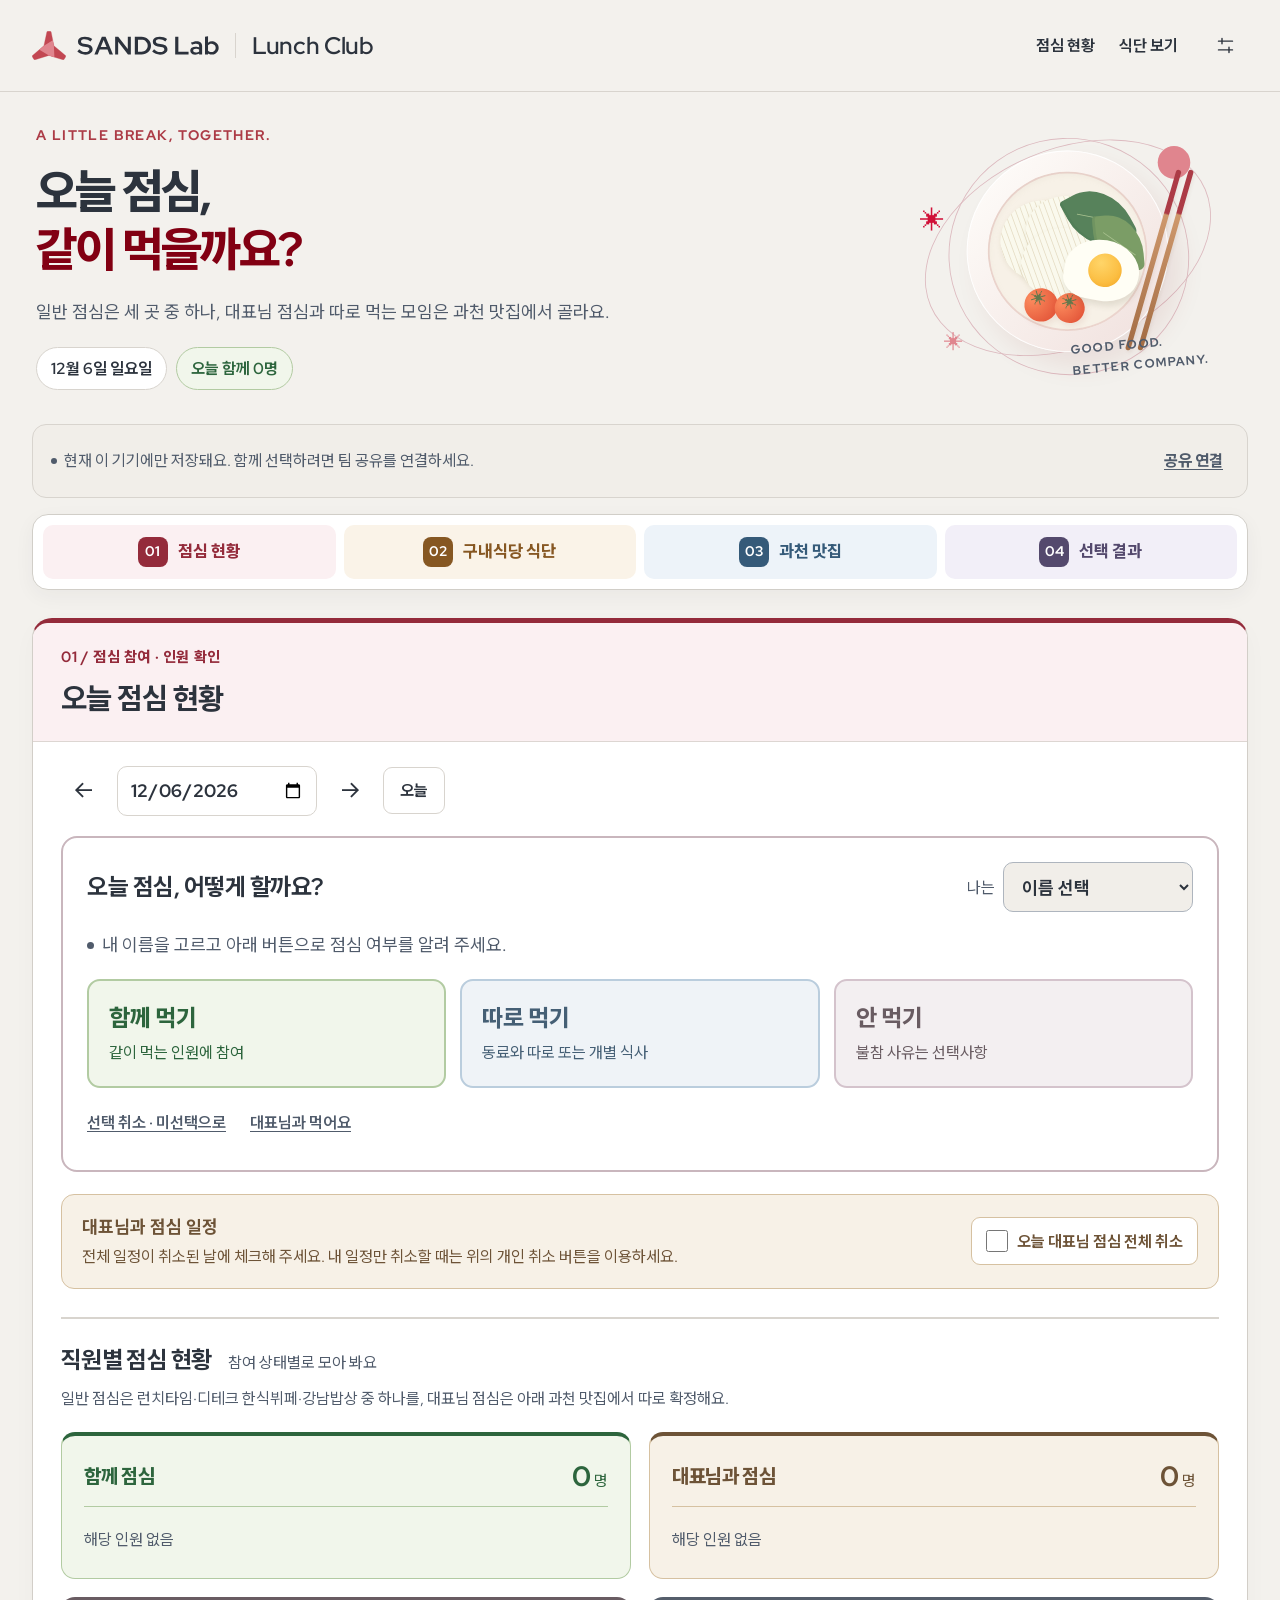
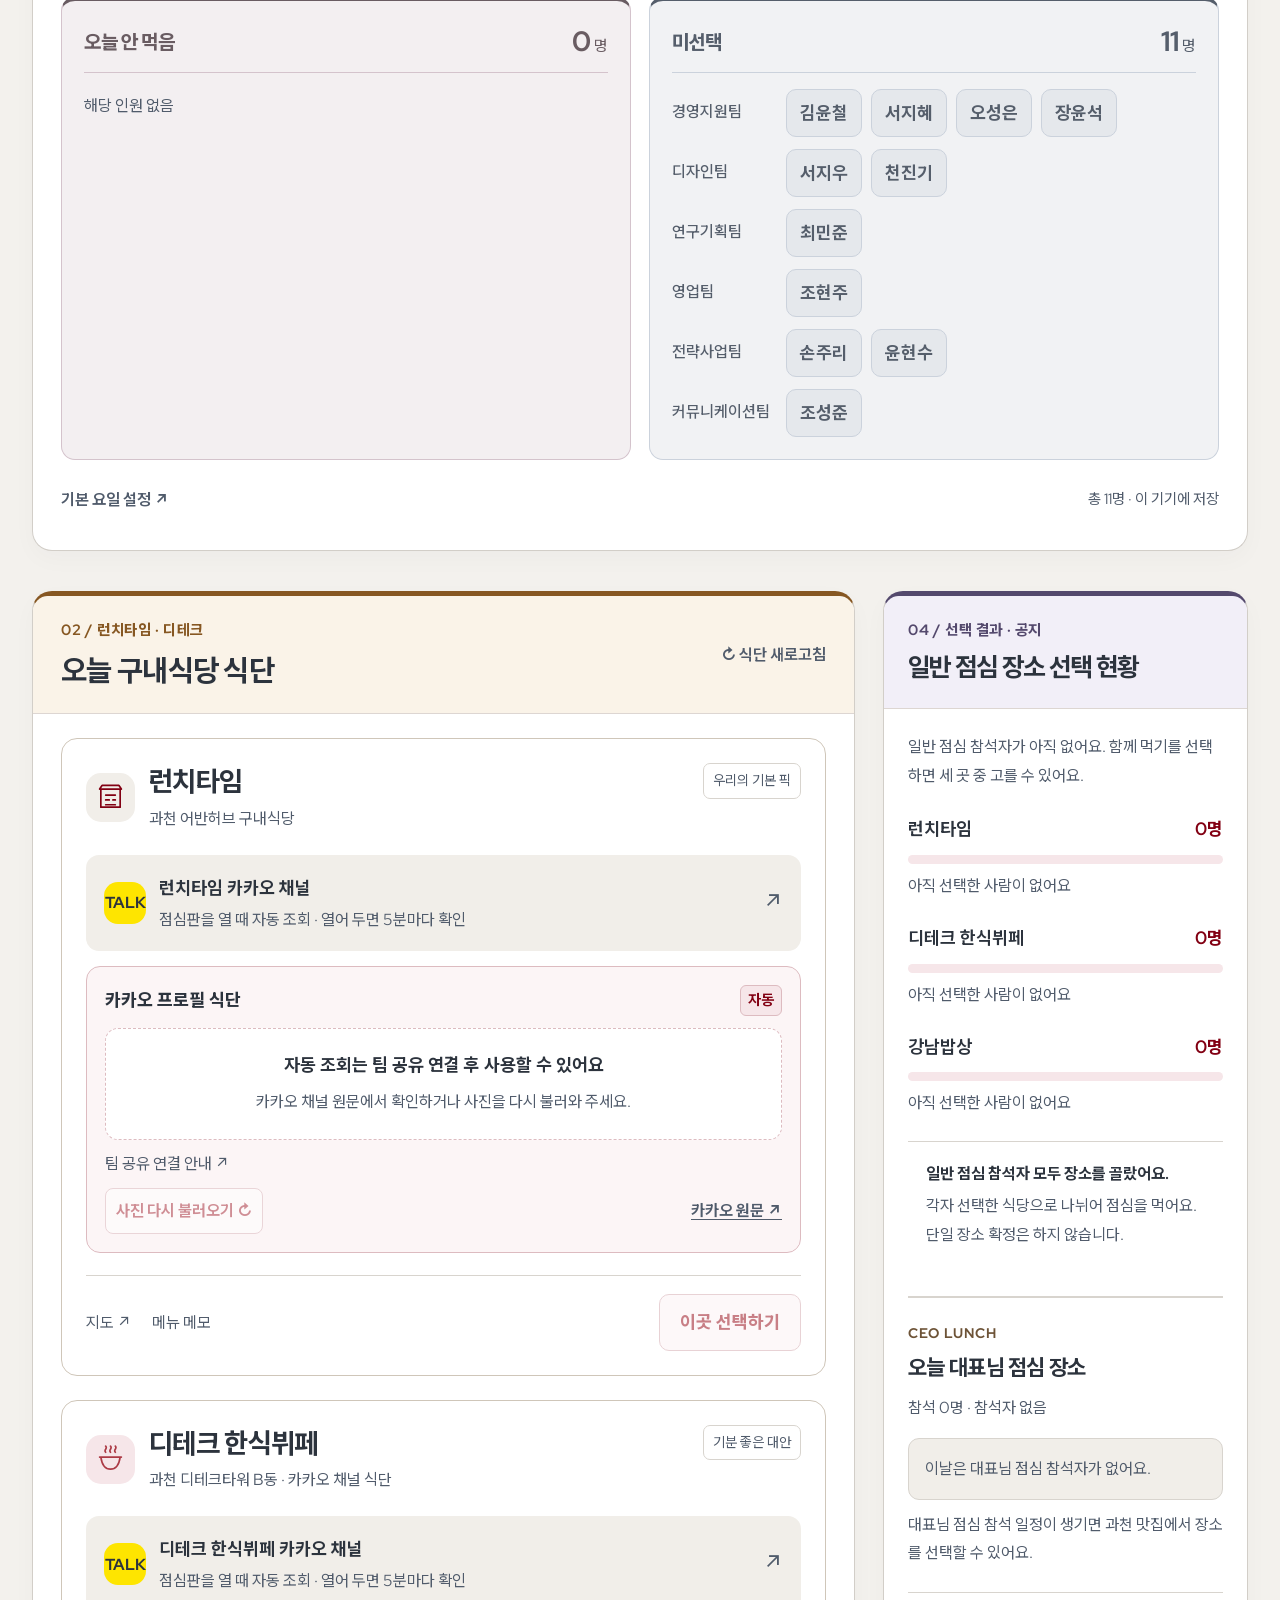
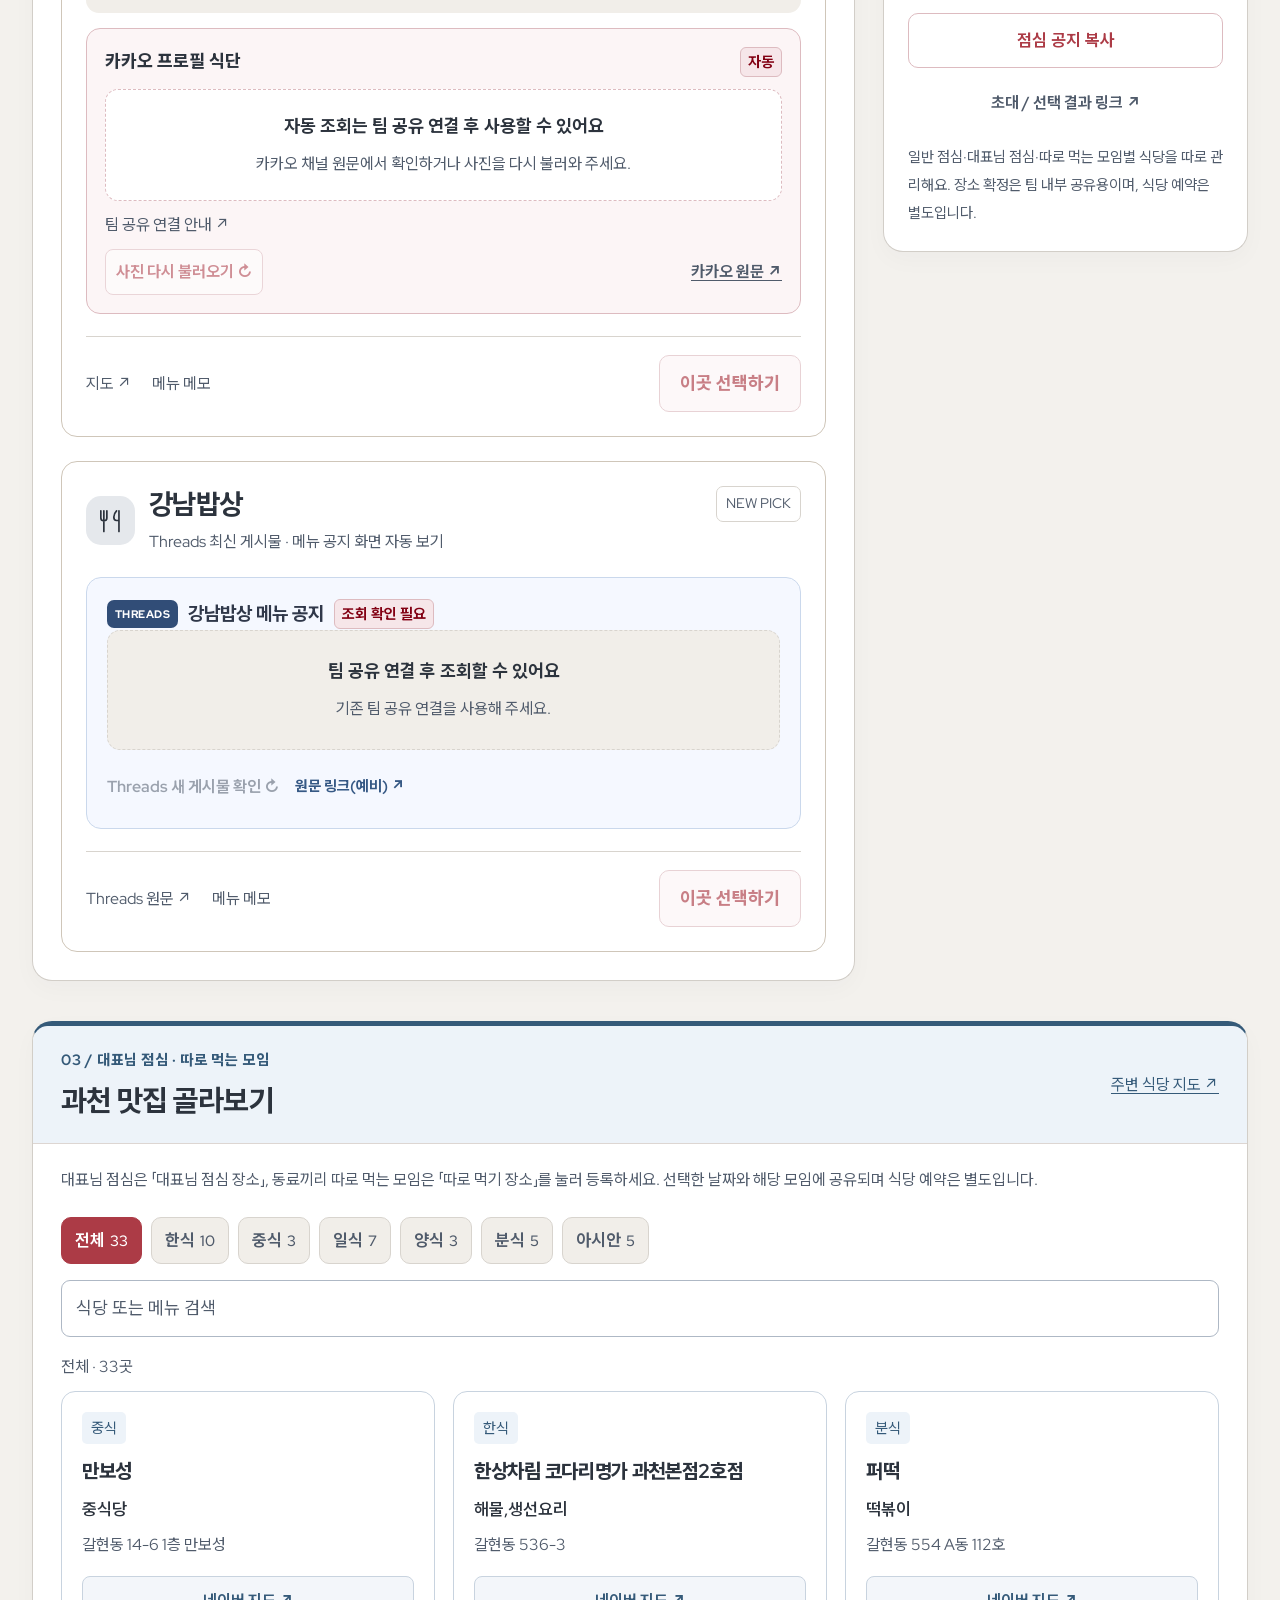
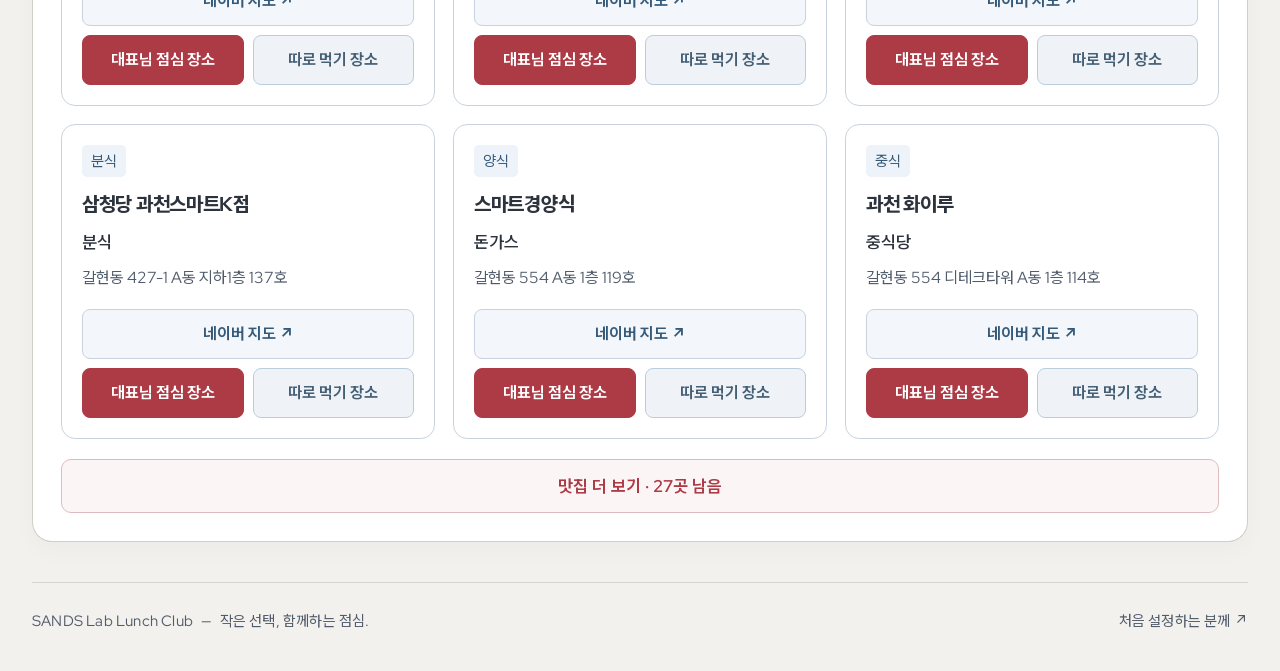
==== commit 22eb3ef0: "Replace Megazone with DTech Korean Buffet and independent Kakao daily profile feed Retire Megazone f" ====
--- a/index.html
+++ b/index.html
@@ -11,12 +11,14 @@
   <link rel="icon" href="assets/favicon.svg?v=20261020-join-alerts" type="image/svg+xml">
   <link rel="preload" href="assets/fonts/red-hat-display-latin.woff2" as="font" type="font/woff2" crossorigin>
   <link rel="preload" href="assets/fonts/pretendard-variable.woff2" as="font" type="font/woff2" crossorigin>
-  <link rel="stylesheet" href="styles.css?v=20261124-mega-photo">
-  <script src="core.js?v=20261124-lunchtime-first" defer></script>
+  <link rel="stylesheet" href="styles.css?v=20261125-gangnam-visible">
+  <script src="core.js?v=20261125-dtech" defer></script>
   <script src="lunchtime-source.js?v=20261020-join-alerts" defer></script>
-  <script src="threads-menu-source.js?v=20261020-menu-only" defer></script>
+  <script src="dtech-source.js?v=20261125-dtech" defer></script>
+  <script src="threads-menu-source.js?v=20261125-gangnam-review" defer></script>
+  <script src="ocr-choice.js?v=20261125-video-ocr" defer></script>
   <script src="restaurant-guide.js?v=20261020-join-alerts" defer></script>
-  <script src="app.js?v=20261124-mega-dayonly-mainpick" defer></script>
+  <script src="app.js?v=20261125-dtech" defer></script>
 </head>
 <body>
   <a class="skip-link" href="#main">본문 바로가기</a>
@@ -55,7 +57,7 @@
     </section>
     <div class="main-columns">
       <section id="menuSection" class="menu-section surface-section" aria-labelledby="menuTitle">
-        <div class="section-heading"><div><span class="section-kicker">02 / 메가존 · 런치타임</span><h2 id="menuTitle">오늘 구내식당 식단</h2></div><button id="refreshMenu" class="text-button">↻ 식단 새로고침</button></div>
+        <div class="section-heading"><div><span class="section-kicker">02 / 런치타임 · 디테크</span><h2 id="menuTitle">오늘 구내식당 식단</h2></div><button id="refreshMenu" class="text-button">↻ 식단 새로고침</button></div>
         <div id="restaurantCards" class="restaurant-cards"></div>
 
       </section>
@@ -81,6 +83,6 @@
   </main>
   <div id="toast" role="status" class="toast" hidden></div>
   <dialog id="appDialog"><div class="dialog-heading"><h2 id="dialogTitle"></h2><button id="closeDialog" class="icon-button" aria-label="닫기">×</button></div><div id="dialogContent"></div></dialog>
-  <noscript><p class="no-script">이 점심판은 JavaScript를 켜야 사용할 수 있습니다. 메가존 식단은 웰스토리플러스 앱에서도 확인할 수 있어요.</p></noscript>
+  <noscript><p class="no-script">이 점심판은 JavaScript를 켜야 사용할 수 있습니다. 런치타임과 디테크 식단은 카카오 채널에서도 확인할 수 있어요.</p></noscript>
 </body>
 </html>
--- a/styles.css
+++ b/styles.css
@@ -1458,3 +1458,41 @@
 
 /* Megazone manually uploaded screenshot */
 .mega-uploaded-photo{margin:12px 0;width:100%}.mega-uploaded-photo .menu-photo{width:100%;max-height:480px;object-fit:contain}.mega-image-actions{margin:16px 0;gap:10px;flex-wrap:wrap}.mega-image-actions .primary-button,.mega-image-actions .danger-button{min-height:48px;font-size:1rem}.mega-image-actions .primary-button{background:var(--brand-deep);color:#fff}#megaUploadForm{display:grid;gap:8px}#megaUploadForm label{font-size:1rem;font-weight:750;margin-top:10px}#megaUploadForm select,#megaUploadForm input{min-width:0;width:100%;padding:12px;border:1px solid var(--line);border-radius:10px;font:inherit;background:var(--paper)}#megaSave{min-height:50px;margin-top:8px}#megaPreview{max-height:330px;overflow:auto}#megaPreview img{max-width:100%;height:auto;display:block;margin:auto}@media(max-width:560px){.mega-image-actions>*{width:100%}}
+
+/* 2026-11-25: verified menu selection only; ambiguous posts are links, not autoplay videos */
+.gangnam-post-links{display:grid;gap:9px;margin:12px 0}
+.gangnam-post-links a{display:block;padding:12px 14px;border:1px solid var(--line);border-radius:10px;overflow-wrap:anywhere;background:var(--paper);color:var(--ink);font-size:1rem;text-decoration:underline;text-underline-offset:3px}
+.gangnam-post-links a:hover{background:var(--surface)}
+
+/* Gangnambab candidate review: display distinguishable posts, never autoplay */
+.gangnam-review-list{display:grid;gap:12px;margin:14px 0}
+.gangnam-review-item{border:1px solid var(--line);border-radius:14px;padding:14px;background:var(--paper);display:grid;gap:10px;min-width:0}
+.gangnam-review-item>strong{font-size:1.04rem;overflow-wrap:anywhere}
+.gangnam-review-item>span{color:var(--muted);font-size:.9rem}
+.gangnam-review-item details{background:var(--surface);padding:10px;border-radius:10px}
+.gangnam-review-item details summary{cursor:pointer;font-weight:650}
+.gangnam-review-item video,.gangnam-review-item img{display:block;max-width:100%;width:auto;max-height:440px;margin:12px auto 2px;border-radius:10px}
+.gangnam-review-actions{display:flex;gap:12px;align-items:center;flex-wrap:wrap}
+.gangnam-review-actions a{color:var(--ink);text-decoration:underline;text-underline-offset:3px}
+.gangnam-review-actions button{min-height:42px}
+.gangnam-pick-confirmed{display:flex;align-items:center;gap:10px;flex-wrap:wrap;background:var(--surface);padding:12px;border-radius:10px;margin-top:10px}
+.gangnam-pick-confirmed>span{font-size:.9rem;color:var(--muted)}
+@media(max-width:520px){.gangnam-review-actions button{width:100%}}
+
+/* 2026-11-25: visible, direct-play Gangnambab preview cards; no hidden video accordion. */
+.gangnam-review-lead{margin-top:14px;padding:14px 16px;background:#fff;border:1px solid #c9d6ea;border-radius:12px}
+.gangnam-review-lead strong{font-size:1.1rem;color:#243853}
+.gangnam-review-lead p{margin:6px 0 0;line-height:1.65;font-size:.95rem;color:#465671}
+.gangnam-review-list{display:grid;grid-template-columns:repeat(auto-fit,minmax(min(100%,230px),1fr));gap:14px;margin:14px 0}
+.gangnam-review-item{background:#fff;border:1px solid #c7d5e5;border-radius:13px;overflow:hidden;padding:12px;display:flex;flex-direction:column;gap:10px;min-width:0}
+.gangnam-review-heading{display:grid;gap:4px}
+.gangnam-review-heading strong{font-size:1.03rem;color:#24334a;overflow-wrap:anywhere}
+.gangnam-review-heading span{font-size:.89rem;color:#596579}
+.gangnam-review-player{display:flex;align-items:center;justify-content:center;background:#161a27;border-radius:10px;min-height:160px;overflow:hidden}
+.gangnam-review-player video,.gangnam-review-player img{display:block;width:100%;max-height:360px;min-height:160px;margin:0;object-fit:contain;border:0;background:#161a27;border-radius:10px}
+.gangnam-review-player img{min-height:0}
+.gangnam-review-actions{display:grid;gap:8px;margin-top:auto;align-items:stretch}
+.gangnam-review-actions button{font-size:.96rem;min-height:48px;width:100%;line-height:1.35;white-space:normal}
+.gangnam-review-actions a{font-size:.9rem;display:block;text-align:center;padding:8px 4px;font-weight:650;color:#365985}
+.gangnam-review-footnote{font-size:.88rem;color:#52617a;line-height:1.6;margin-top:8px}
+@media(max-width:620px){.gangnam-review-list{grid-template-columns:minmax(0,1fr)}.gangnam-review-player video,.gangnam-review-player img{max-height:460px}}
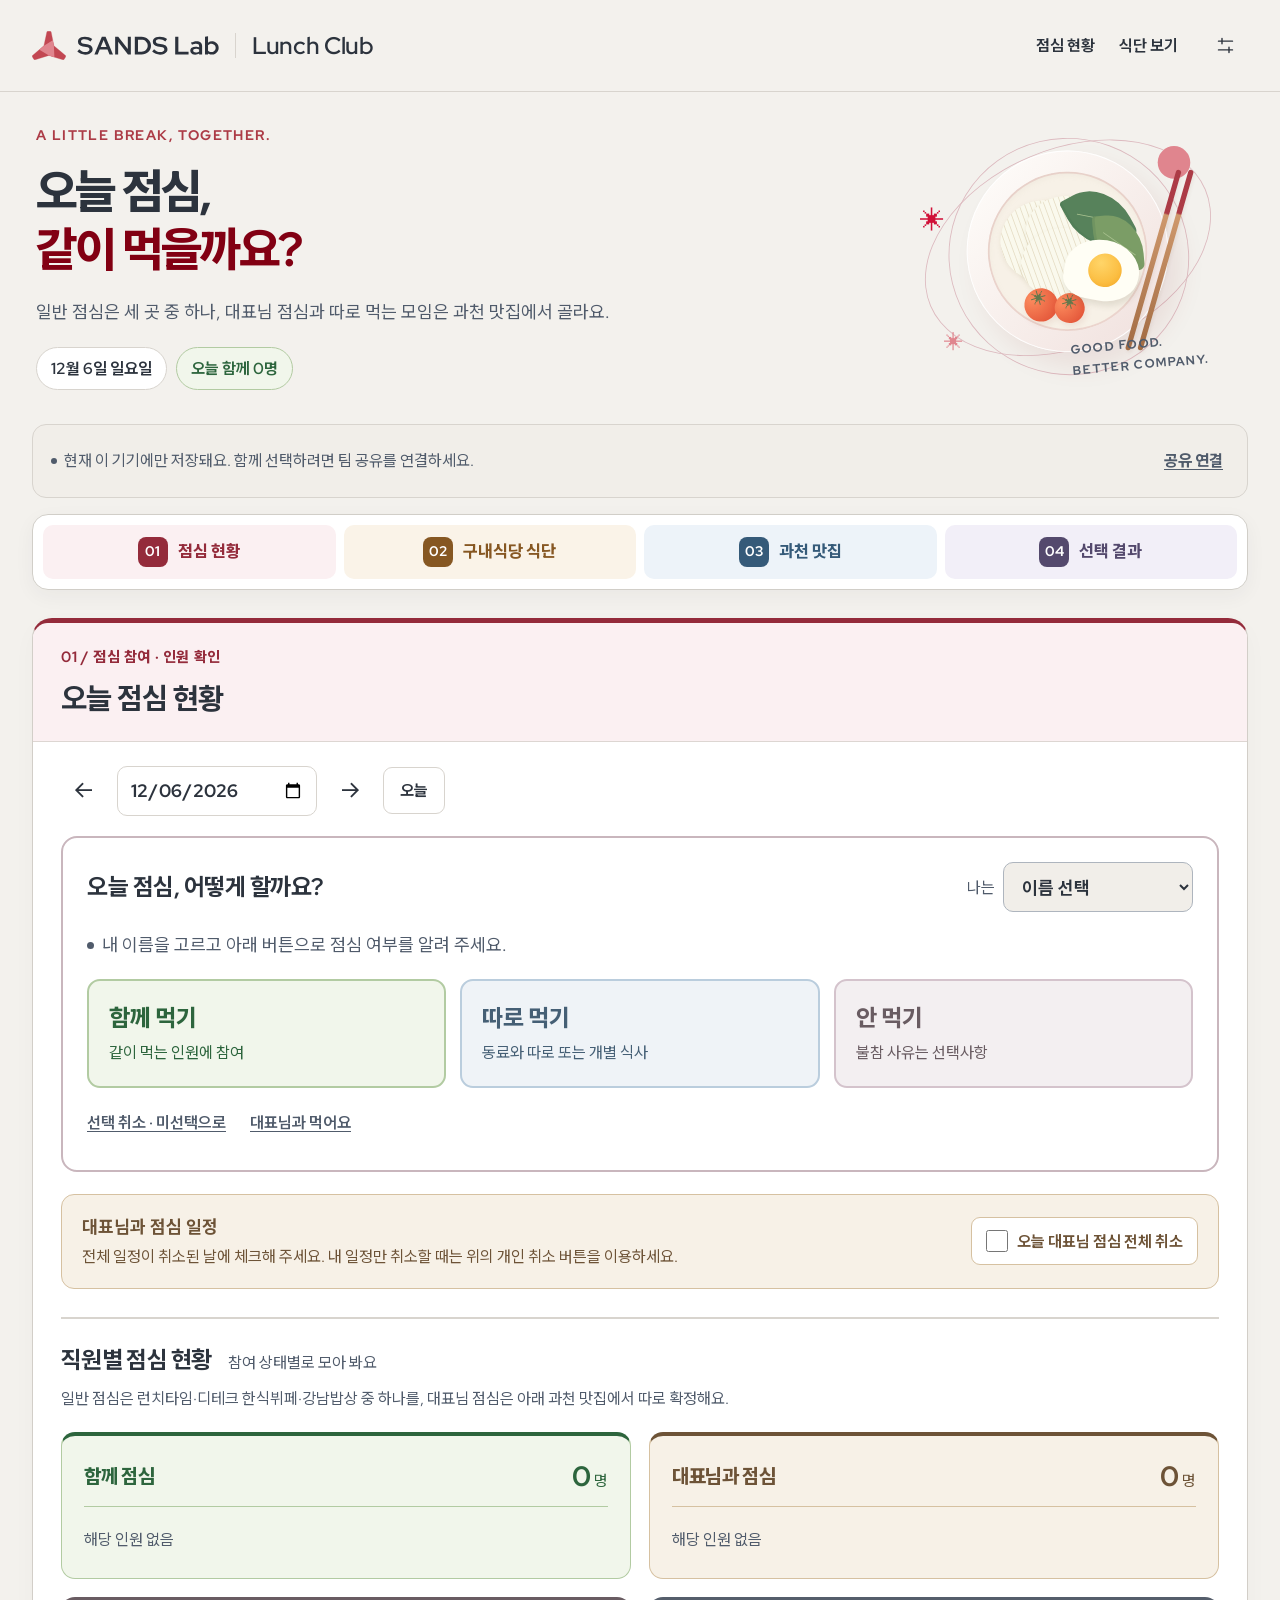
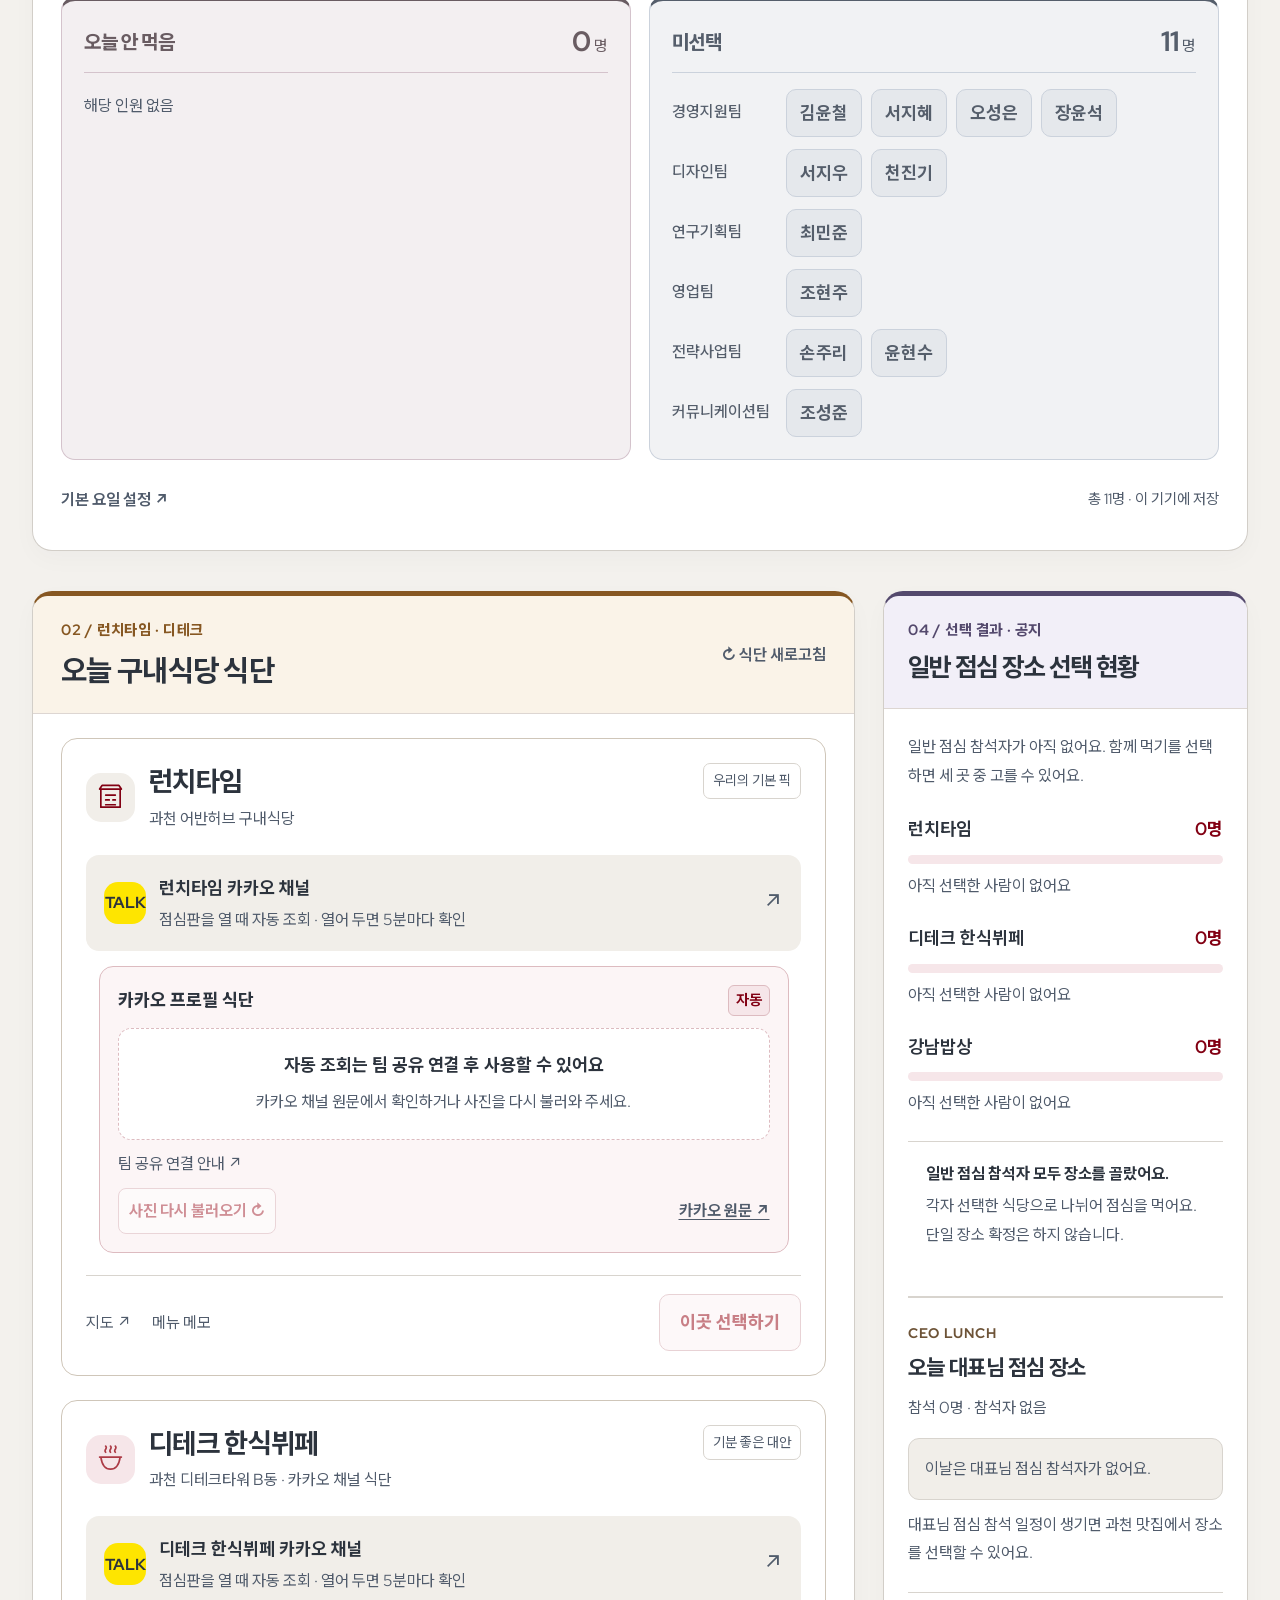
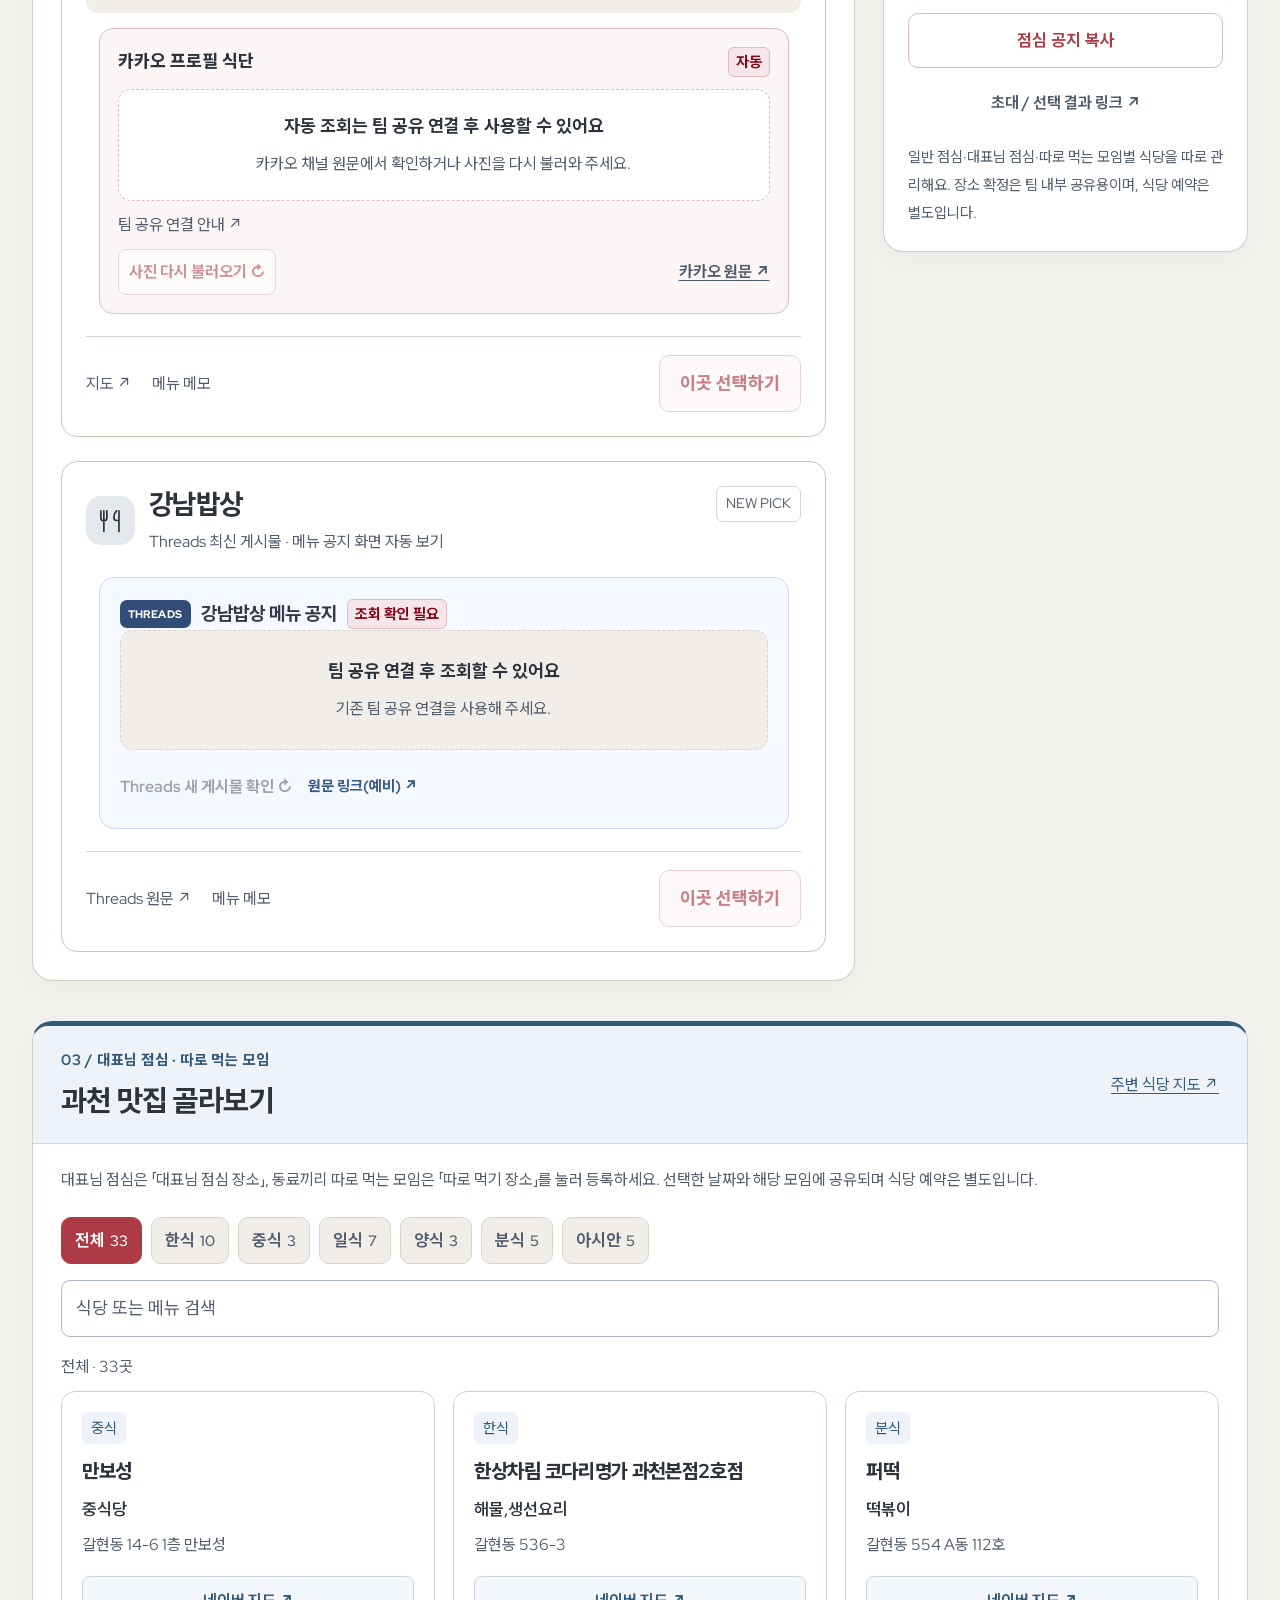
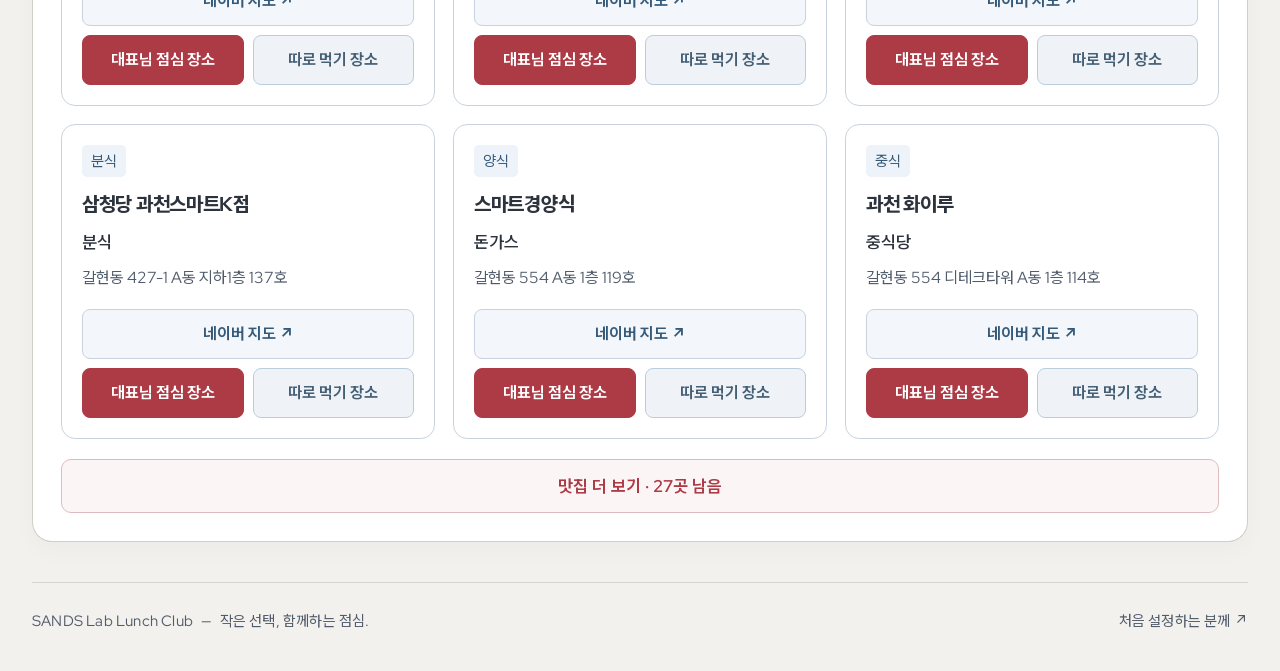
==== commit 797dbe0c: "chore: refresh cached portrait menu styles and auto-preview script" ====
--- a/index.html
+++ b/index.html
@@ -11,14 +11,14 @@
   <link rel="icon" href="assets/favicon.svg?v=20261020-join-alerts" type="image/svg+xml">
   <link rel="preload" href="assets/fonts/red-hat-display-latin.woff2" as="font" type="font/woff2" crossorigin>
   <link rel="preload" href="assets/fonts/pretendard-variable.woff2" as="font" type="font/woff2" crossorigin>
-  <link rel="stylesheet" href="styles.css?v=20261125-gangnam-visible">
+  <link rel="stylesheet" href="styles.css?v=20261126-portrait-menu">
   <script src="core.js?v=20261125-dtech" defer></script>
   <script src="lunchtime-source.js?v=20261020-join-alerts" defer></script>
   <script src="dtech-source.js?v=20261125-dtech" defer></script>
   <script src="threads-menu-source.js?v=20261125-gangnam-review" defer></script>
   <script src="ocr-choice.js?v=20261125-video-ocr" defer></script>
   <script src="restaurant-guide.js?v=20261020-join-alerts" defer></script>
-  <script src="app.js?v=20261125-dtech" defer></script>
+  <script src="app.js?v=20261126-gangnam-auto" defer></script>
 </head>
 <body>
   <a class="skip-link" href="#main">본문 바로가기</a>
--- a/styles.css
+++ b/styles.css
@@ -1496,3 +1496,37 @@
 .gangnam-review-actions a{font-size:.9rem;display:block;text-align:center;padding:8px 4px;font-weight:650;color:#365985}
 .gangnam-review-footnote{font-size:.88rem;color:#52617a;line-height:1.6;margin-top:8px}
 @media(max-width:620px){.gangnam-review-list{grid-template-columns:minmax(0,1fr)}.gangnam-review-player video,.gangnam-review-player img{max-height:460px}}
+
+/* 2026-11-26: portrait-first menus. Keep the original aspect ratio and full text. */
+.restaurant-card{width:100%;max-width:820px;margin-inline:auto}
+.kakao-auto-panel{max-width:690px;margin-inline:auto}
+.kakao-auto-panel .menu-photo-button{width:min(100%,590px);margin-inline:auto}
+.kakao-auto-panel .menu-photo{display:block;width:100%;height:auto;max-height:none;object-fit:contain}
+.gangnam-menu-panel{width:100%;max-width:690px;margin:18px auto}
+.gangnam-menu-panel .gangnam-photo-button{max-width:590px;margin:14px auto}
+.gangnam-photo-button img{display:block;width:100%;height:auto;max-height:none;object-fit:contain}
+.gangnam-media-wrap{width:min(100%,590px);margin:14px auto 0;gap:10px}
+.gangnam-video-portrait{width:100%;aspect-ratio:9/16;position:relative;overflow:hidden;background:#161a27;border:1px solid #c4d0e0;border-radius:12px}
+.gangnam-video-portrait .gangnam-menu-video{display:block;width:100%;height:100%;max-height:none;object-fit:cover;object-position:center;border:0;border-radius:0}
+.gangnam-media-wrap.is-original .gangnam-video-portrait{aspect-ratio:auto}
+.gangnam-media-wrap.is-original .gangnam-menu-video{width:100%;height:auto;max-height:85vh;object-fit:contain}
+.gangnam-video-fit{min-height:44px;padding:8px 14px;border:1px solid var(--line);border-radius:9px;background:var(--paper);color:var(--ink);font:inherit;font-size:.95rem;font-weight:700;cursor:pointer}
+.gangnam-video-fit:focus-visible{outline:3px solid var(--brand-accent);outline-offset:2px}
+.gangnam-auto-preview{display:grid;gap:4px;margin:14px 0 4px;padding:12px 14px;background:var(--paper);border:1px solid var(--brand-line);border-radius:11px;line-height:1.55}
+.gangnam-auto-preview strong{font-size:1.02rem;color:var(--ink)}
+.gangnam-auto-preview span{font-size:.94rem;color:var(--muted)}
+.gangnam-single-actions{max-width:590px;margin:12px auto;display:flex;gap:12px;align-items:center;justify-content:center;flex-wrap:wrap}
+.gangnam-single-actions>a{font-size:.98rem;font-weight:650;color:var(--brand);text-underline-offset:3px}
+.gangnam-optional-confirm{max-width:590px;margin:12px auto 0;padding:11px 14px;background:var(--paper);border:1px solid var(--line);border-radius:10px}
+.gangnam-optional-confirm summary{cursor:pointer;font-size:.93rem;font-weight:650;color:var(--muted)}
+.gangnam-optional-confirm button{margin-top:12px;width:100%;min-height:44px}
+.gangnam-review-list{grid-template-columns:minmax(0,1fr);max-width:620px;margin-inline:auto}
+.gangnam-review-player{width:min(100%,560px);margin-inline:auto;aspect-ratio:9/16;min-height:0}
+.gangnam-review-player video,.gangnam-review-player img{width:100%;height:100%;min-height:0;max-height:none;object-fit:cover;object-position:center}
+@media(max-width:620px){
+  .restaurant-card{max-width:100%}
+  .kakao-auto-panel{padding:12px}
+  .gangnam-menu-panel{padding:12px}
+  .gangnam-review-list{grid-template-columns:minmax(0,1fr)}
+  .gangnam-review-player video,.gangnam-review-player img{max-height:none}
+}
